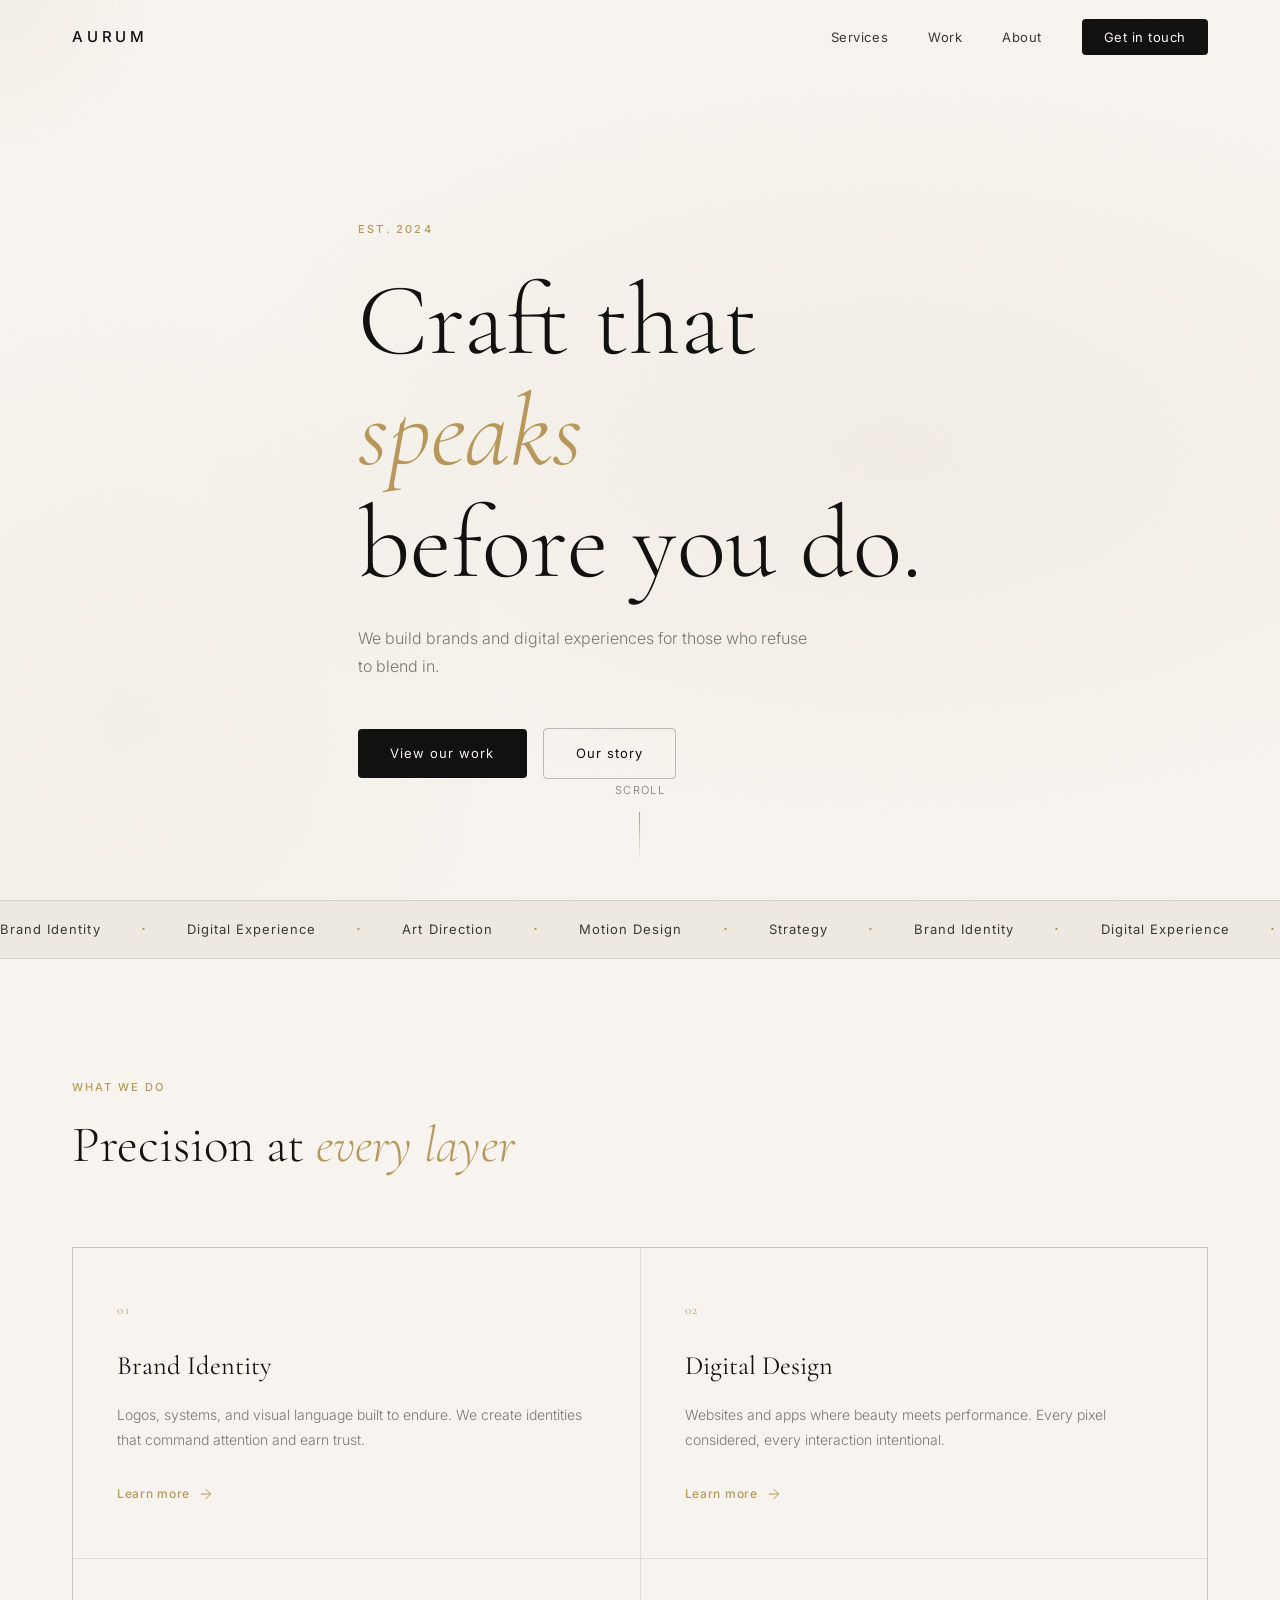
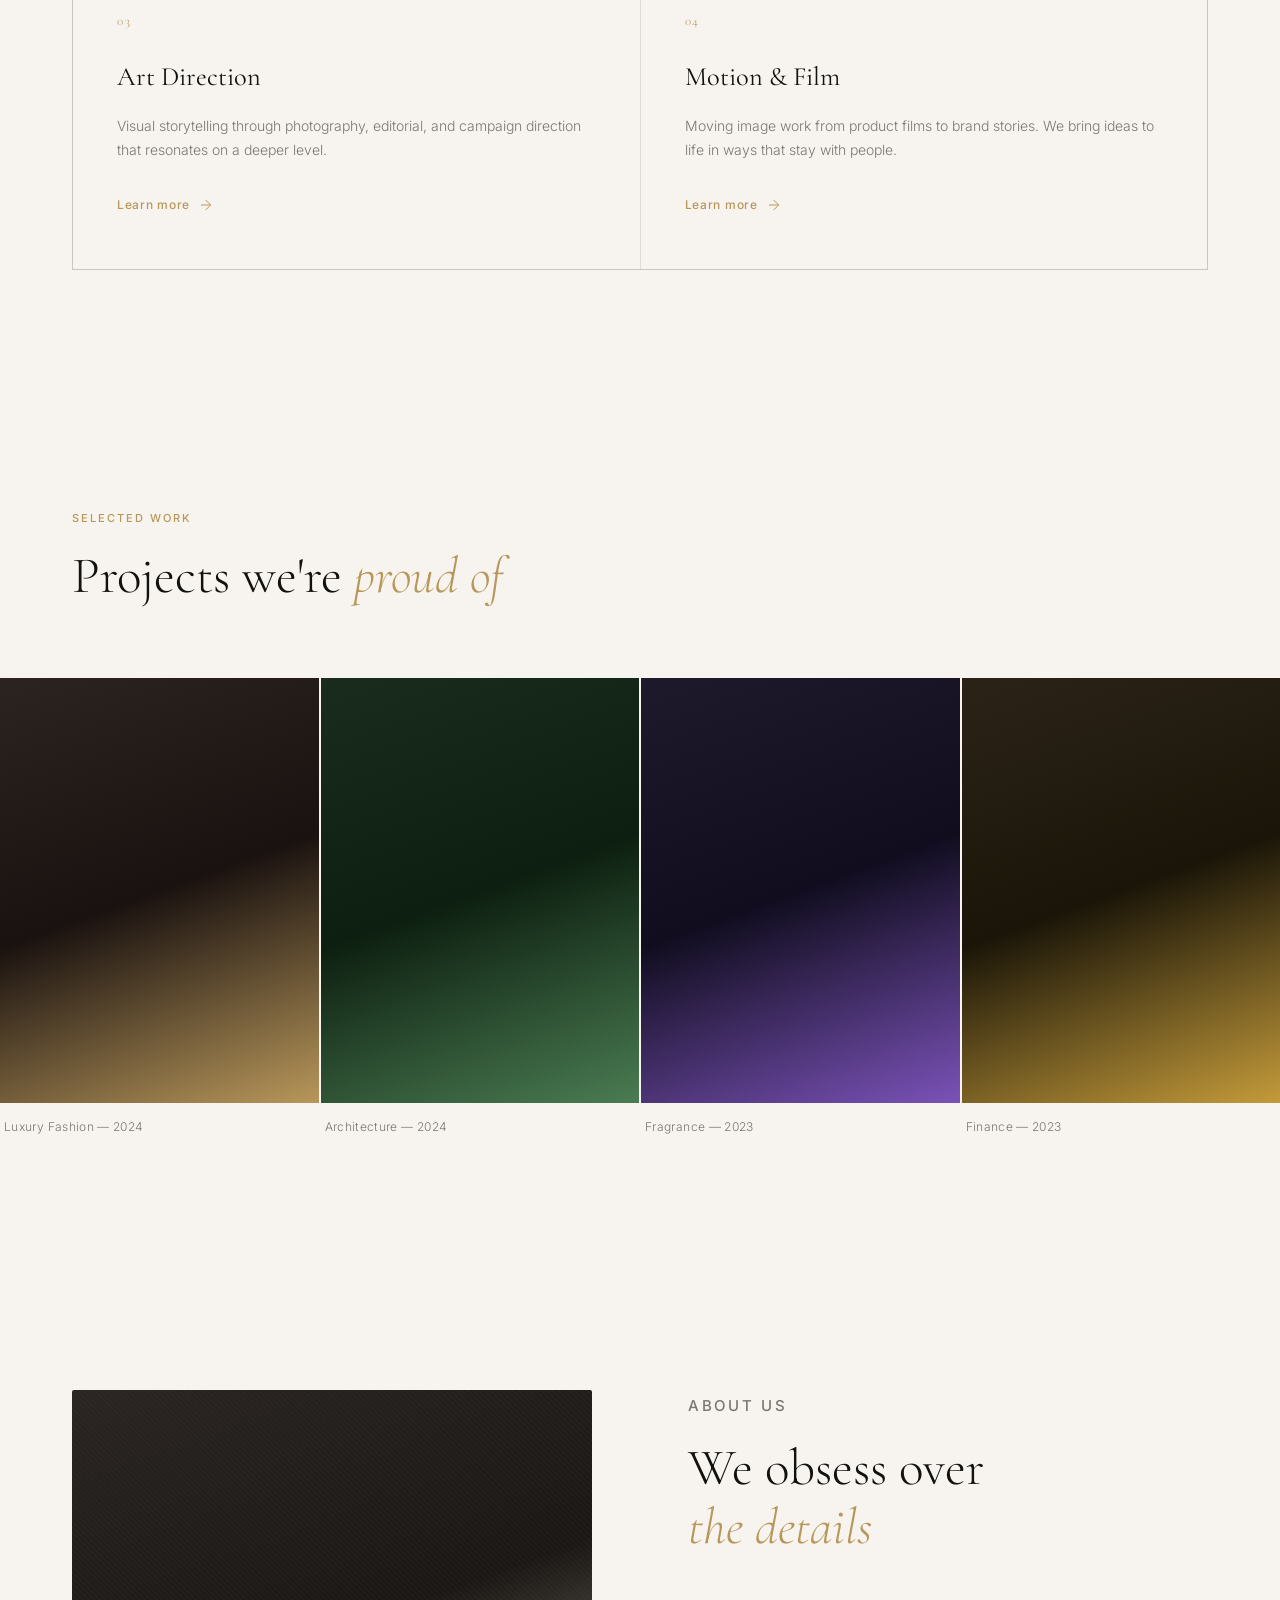
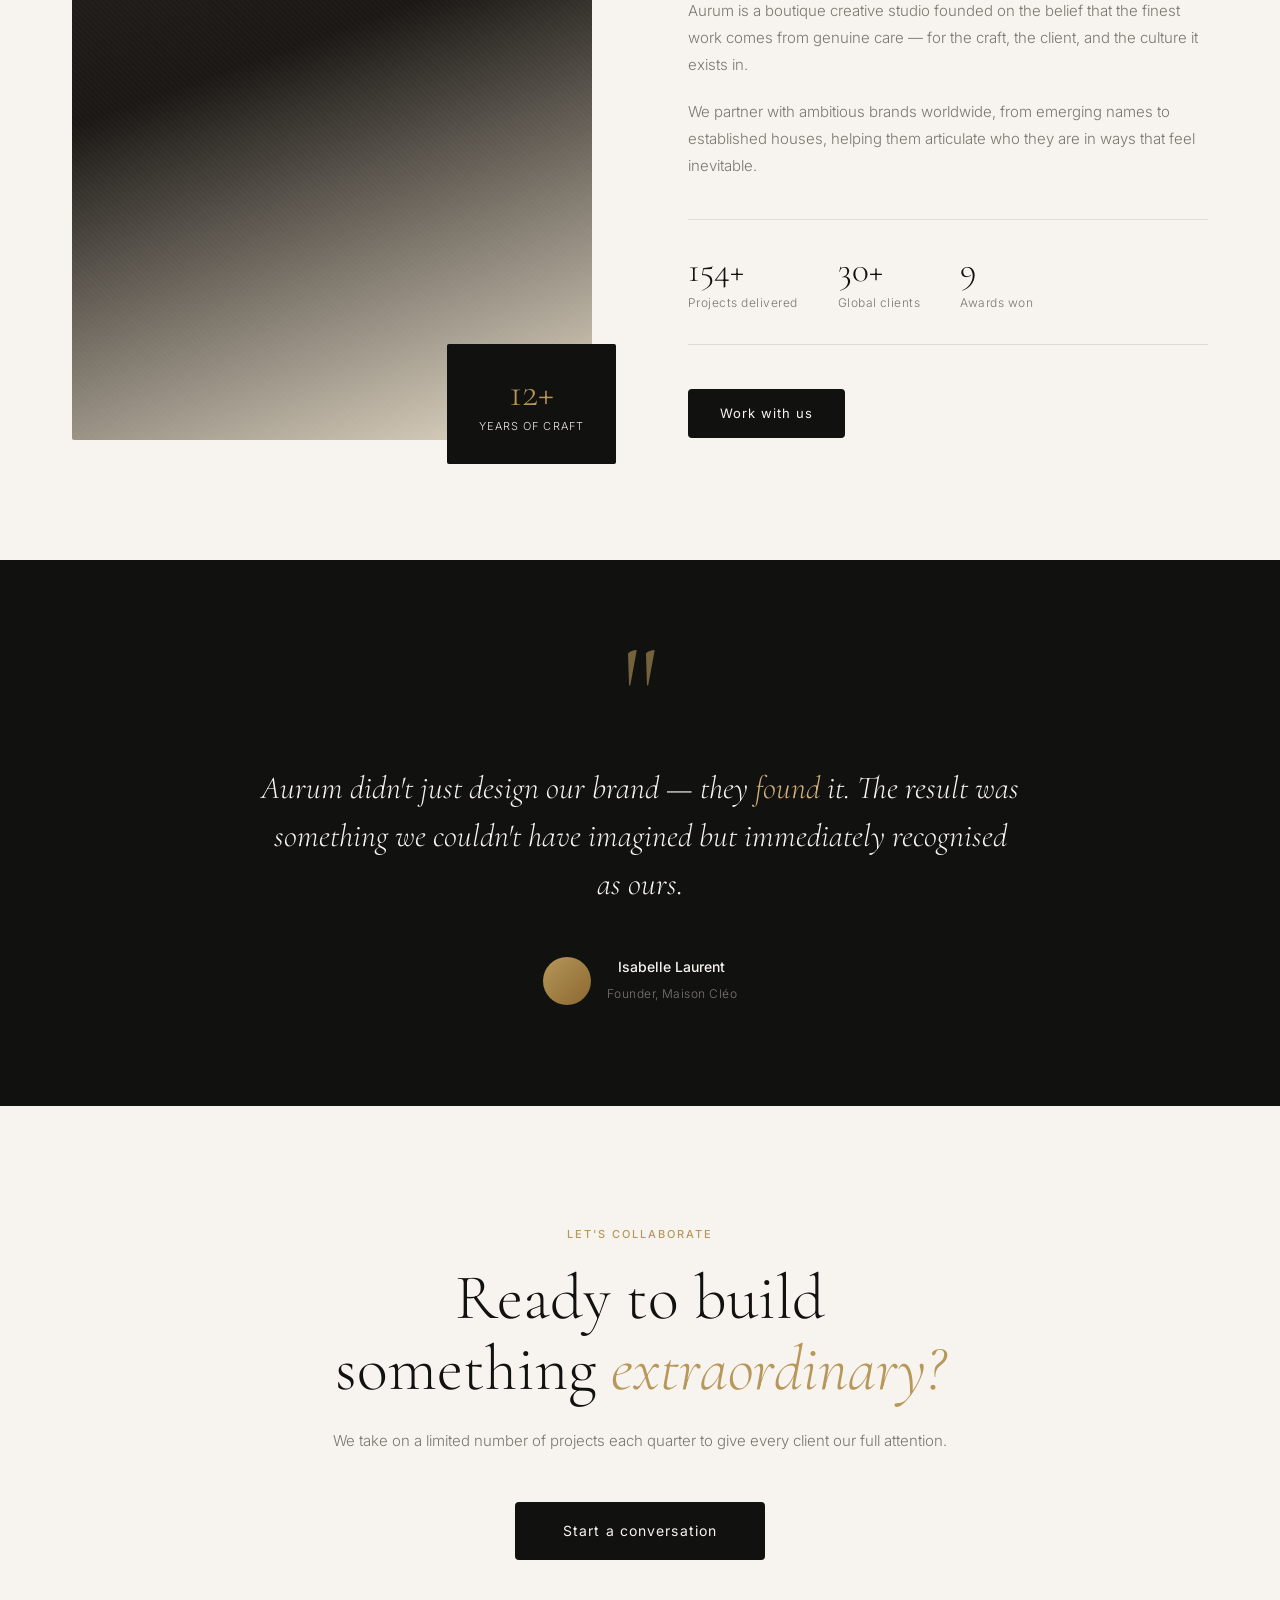
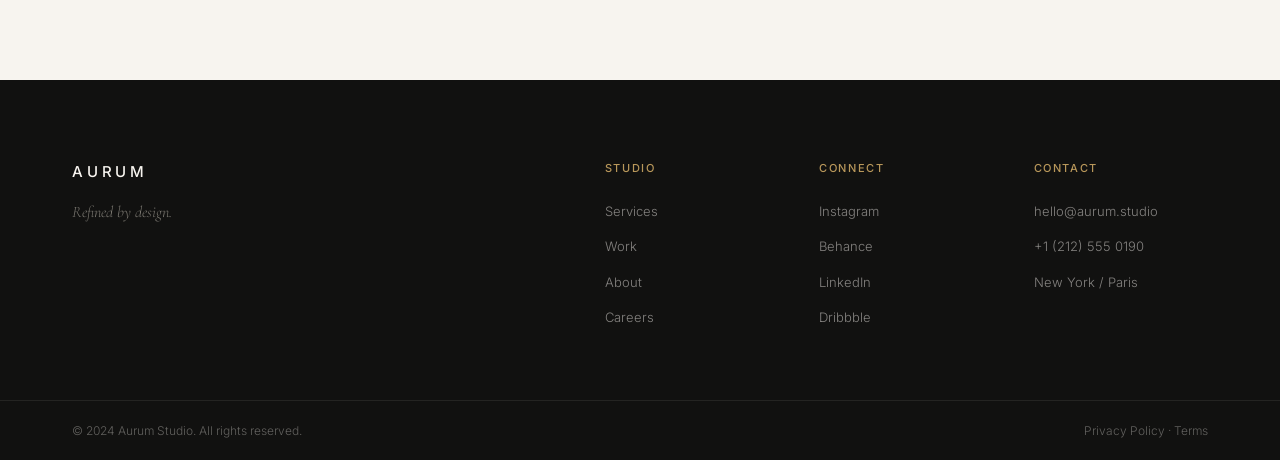
==== index.html @ c5b3f9a1 "first commit" ====
<!DOCTYPE html>
<html lang="en">
<head>
  <meta charset="UTF-8" />
  <meta name="viewport" content="width=device-width, initial-scale=1.0" />
  <title>Aurum — Refined by Design</title>
  <link rel="preconnect" href="https://fonts.googleapis.com" />
  <link rel="preconnect" href="https://fonts.gstatic.com" crossorigin />
  <link href="https://fonts.googleapis.com/css2?family=Cormorant+Garamond:ital,wght@0,300;0,400;0,500;1,300;1,400&family=Inter:wght@300;400;500&display=swap" rel="stylesheet" />
  <link rel="stylesheet" href="styles.css" />
</head>
<body>

  <!-- Navigation -->
  <nav class="nav" id="nav">
    <div class="nav-inner">
      <a href="#" class="logo">AURUM</a>
      <ul class="nav-links">
        <li><a href="#services">Services</a></li>
        <li><a href="#work">Work</a></li>
        <li><a href="#about">About</a></li>
        <li><a href="#contact" class="nav-cta">Get in touch</a></li>
      </ul>
      <button class="hamburger" id="hamburger" aria-label="Toggle menu">
        <span></span><span></span>
      </button>
    </div>
  </nav>

  <!-- Hero -->
  <section class="hero" id="hero">
    <div class="hero-bg">
      <div class="hero-grain"></div>
    </div>
    <div class="hero-content">
      <p class="hero-label reveal">Est. 2024</p>
      <h1 class="hero-title reveal">
        <span>Craft that</span>
        <em>speaks</em>
        <span>before you do.</span>
      </h1>
      <p class="hero-sub reveal">We build brands and digital experiences for those who refuse to blend in.</p>
      <div class="hero-actions reveal">
        <a href="#work" class="btn btn-primary">View our work</a>
        <a href="#about" class="btn btn-ghost">Our story</a>
      </div>
    </div>
    <div class="hero-scroll">
      <span>Scroll</span>
      <div class="scroll-line"></div>
    </div>
  </section>

  <!-- Marquee -->
  <div class="marquee-wrap">
    <div class="marquee-track">
      <span>Brand Identity</span><span class="dot">·</span>
      <span>Digital Experience</span><span class="dot">·</span>
      <span>Art Direction</span><span class="dot">·</span>
      <span>Motion Design</span><span class="dot">·</span>
      <span>Strategy</span><span class="dot">·</span>
      <span>Brand Identity</span><span class="dot">·</span>
      <span>Digital Experience</span><span class="dot">·</span>
      <span>Art Direction</span><span class="dot">·</span>
      <span>Motion Design</span><span class="dot">·</span>
      <span>Strategy</span><span class="dot">·</span>
    </div>
  </div>

  <!-- Services -->
  <section class="section services" id="services">
    <div class="container">
      <div class="section-header reveal">
        <p class="section-label">What we do</p>
        <h2 class="section-title">Precision at <em>every layer</em></h2>
      </div>
      <div class="services-grid">
        <div class="service-card reveal">
          <div class="service-num">01</div>
          <h3>Brand Identity</h3>
          <p>Logos, systems, and visual language built to endure. We create identities that command attention and earn trust.</p>
          <a href="#" class="service-link">Learn more <svg viewBox="0 0 24 24"><path d="M5 12h14M12 5l7 7-7 7"/></svg></a>
        </div>
        <div class="service-card reveal">
          <div class="service-num">02</div>
          <h3>Digital Design</h3>
          <p>Websites and apps where beauty meets performance. Every pixel considered, every interaction intentional.</p>
          <a href="#" class="service-link">Learn more <svg viewBox="0 0 24 24"><path d="M5 12h14M12 5l7 7-7 7"/></svg></a>
        </div>
        <div class="service-card reveal">
          <div class="service-num">03</div>
          <h3>Art Direction</h3>
          <p>Visual storytelling through photography, editorial, and campaign direction that resonates on a deeper level.</p>
          <a href="#" class="service-link">Learn more <svg viewBox="0 0 24 24"><path d="M5 12h14M12 5l7 7-7 7"/></svg></a>
        </div>
        <div class="service-card reveal">
          <div class="service-num">04</div>
          <h3>Motion & Film</h3>
          <p>Moving image work from product films to brand stories. We bring ideas to life in ways that stay with people.</p>
          <a href="#" class="service-link">Learn more <svg viewBox="0 0 24 24"><path d="M5 12h14M12 5l7 7-7 7"/></svg></a>
        </div>
      </div>
    </div>
  </section>

  <!-- Work / Portfolio -->
  <section class="section work" id="work">
    <div class="container">
      <div class="section-header reveal">
        <p class="section-label">Selected work</p>
        <h2 class="section-title">Projects we're <em>proud of</em></h2>
      </div>
    </div>
    <div class="work-grid">
      <div class="work-item reveal" style="--delay:0s">
        <div class="work-img work-img--1">
          <div class="work-overlay">
            <span class="work-tag">Brand Identity</span>
            <h3>Maison Cléo</h3>
          </div>
        </div>
        <div class="work-meta">
          <span>Luxury Fashion — 2024</span>
        </div>
      </div>
      <div class="work-item reveal" style="--delay:0.1s">
        <div class="work-img work-img--2">
          <div class="work-overlay">
            <span class="work-tag">Digital</span>
            <h3>Verte Studio</h3>
          </div>
        </div>
        <div class="work-meta">
          <span>Architecture — 2024</span>
        </div>
      </div>
      <div class="work-item reveal" style="--delay:0.2s">
        <div class="work-img work-img--3">
          <div class="work-overlay">
            <span class="work-tag">Art Direction</span>
            <h3>Nocturne</h3>
          </div>
        </div>
        <div class="work-meta">
          <span>Fragrance — 2023</span>
        </div>
      </div>
      <div class="work-item reveal" style="--delay:0.3s">
        <div class="work-img work-img--4">
          <div class="work-overlay">
            <span class="work-tag">Motion</span>
            <h3>Parallax</h3>
          </div>
        </div>
        <div class="work-meta">
          <span>Finance — 2023</span>
        </div>
      </div>
    </div>
  </section>

  <!-- About -->
  <section class="section about" id="about">
    <div class="container about-inner">
      <div class="about-visual reveal">
        <div class="about-img-wrap">
          <div class="about-img"></div>
          <div class="about-badge">
            <span class="badge-num">12+</span>
            <span class="badge-text">Years of craft</span>
          </div>
        </div>
      </div>
      <div class="about-text reveal">
        <p class="section-label">About us</p>
        <h2 class="section-title">We obsess over<br /><em>the details</em></h2>
        <p>Aurum is a boutique creative studio founded on the belief that the finest work comes from genuine care — for the craft, the client, and the culture it exists in.</p>
        <p>We partner with ambitious brands worldwide, from emerging names to established houses, helping them articulate who they are in ways that feel inevitable.</p>
        <div class="stats">
          <div class="stat">
            <span class="stat-num">200+</span>
            <span class="stat-label">Projects delivered</span>
          </div>
          <div class="stat">
            <span class="stat-num">40+</span>
            <span class="stat-label">Global clients</span>
          </div>
          <div class="stat">
            <span class="stat-num">12</span>
            <span class="stat-label">Awards won</span>
          </div>
        </div>
        <a href="#contact" class="btn btn-primary">Work with us</a>
      </div>
    </div>
  </section>

  <!-- Testimonial -->
  <section class="section testimonial">
    <div class="container">
      <div class="testimonial-inner reveal">
        <div class="quote-mark">"</div>
        <blockquote>
          Aurum didn't just design our brand — they <em>found</em> it. The result was something we couldn't have imagined but immediately recognised as ours.
        </blockquote>
        <div class="testimonial-author">
          <div class="author-avatar"></div>
          <div>
            <strong>Isabelle Laurent</strong>
            <span>Founder, Maison Cléo</span>
          </div>
        </div>
      </div>
    </div>
  </section>

  <!-- CTA -->
  <section class="section cta" id="contact">
    <div class="container">
      <div class="cta-inner reveal">
        <p class="section-label">Let's collaborate</p>
        <h2 class="cta-title">Ready to build<br />something <em>extraordinary?</em></h2>
        <p class="cta-sub">We take on a limited number of projects each quarter to give every client our full attention.</p>
        <a href="mailto:hello@aurum.studio" class="btn btn-primary btn-large">Start a conversation</a>
      </div>
    </div>
  </section>

  <!-- Footer -->
  <footer class="footer">
    <div class="container footer-inner">
      <div class="footer-brand">
        <span class="logo">AURUM</span>
        <p>Refined by design.</p>
      </div>
      <div class="footer-links">
        <div>
          <h4>Studio</h4>
          <ul>
            <li><a href="#">Services</a></li>
            <li><a href="#">Work</a></li>
            <li><a href="#">About</a></li>
            <li><a href="#">Careers</a></li>
          </ul>
        </div>
        <div>
          <h4>Connect</h4>
          <ul>
            <li><a href="#">Instagram</a></li>
            <li><a href="#">Behance</a></li>
            <li><a href="#">LinkedIn</a></li>
            <li><a href="#">Dribbble</a></li>
          </ul>
        </div>
        <div>
          <h4>Contact</h4>
          <ul>
            <li><a href="#">hello@aurum.studio</a></li>
            <li><a href="#">+1 (212) 555 0190</a></li>
            <li><a href="#">New York / Paris</a></li>
          </ul>
        </div>
      </div>
    </div>
    <div class="footer-bottom">
      <div class="container">
        <span>© 2024 Aurum Studio. All rights reserved.</span>
        <span>Privacy Policy · Terms</span>
      </div>
    </div>
  </footer>

  <script src="script.js"></script>
</body>
</html>
---- styles.css ----
/* ===== Reset & Base ===== */
*, *::before, *::after {
  box-sizing: border-box;
  margin: 0;
  padding: 0;
}

:root {
  --cream: #f7f4ef;
  --cream-dark: #ede9e1;
  --ink: #111110;
  --ink-mid: #3a3935;
  --ink-light: #7a7770;
  --gold: #b8975a;
  --gold-light: #d4b07a;
  --white: #ffffff;
  --font-serif: 'Cormorant Garamond', Georgia, serif;
  --font-sans: 'Inter', system-ui, sans-serif;
  --radius: 4px;
  --transition: 0.4s cubic-bezier(0.25, 0.46, 0.45, 0.94);
}

html {
  scroll-behavior: smooth;
  font-size: 16px;
}

body {
  background-color: var(--cream);
  color: var(--ink);
  font-family: var(--font-sans);
  font-weight: 300;
  line-height: 1.6;
  overflow-x: hidden;
  -webkit-font-smoothing: antialiased;
}

a {
  text-decoration: none;
  color: inherit;
}

ul { list-style: none; }

img { max-width: 100%; display: block; }

/* ===== Utilities ===== */
.container {
  width: 100%;
  max-width: 1200px;
  margin: 0 auto;
  padding: 0 32px;
}

.section {
  padding: 120px 0;
}

.section-label {
  font-family: var(--font-sans);
  font-size: 11px;
  font-weight: 500;
  letter-spacing: 0.18em;
  text-transform: uppercase;
  color: var(--gold);
  margin-bottom: 20px;
}

.section-title {
  font-family: var(--font-serif);
  font-size: clamp(2.2rem, 4vw, 3.5rem);
  font-weight: 300;
  line-height: 1.15;
  color: var(--ink);
  margin-bottom: 40px;
}

.section-title em {
  font-style: italic;
  color: var(--gold);
}

.section-header {
  max-width: 560px;
  margin-bottom: 72px;
}

/* ===== Buttons ===== */
.btn {
  display: inline-flex;
  align-items: center;
  gap: 8px;
  padding: 14px 32px;
  font-family: var(--font-sans);
  font-size: 13px;
  font-weight: 400;
  letter-spacing: 0.08em;
  border-radius: var(--radius);
  transition: var(--transition);
  cursor: pointer;
  border: none;
}

.btn-primary {
  background: var(--ink);
  color: var(--cream);
}

.btn-primary:hover {
  background: var(--gold);
  color: var(--white);
  transform: translateY(-1px);
}

.btn-ghost {
  background: transparent;
  color: var(--ink);
  border: 1px solid rgba(17, 17, 16, 0.25);
}

.btn-ghost:hover {
  border-color: var(--gold);
  color: var(--gold);
}

.btn-large {
  padding: 18px 48px;
  font-size: 14px;
}

/* ===== Navigation ===== */
.nav {
  position: fixed;
  top: 0;
  left: 0;
  right: 0;
  z-index: 100;
  padding: 24px 0;
  transition: var(--transition);
}

.nav.scrolled {
  background: rgba(247, 244, 239, 0.92);
  backdrop-filter: blur(12px);
  -webkit-backdrop-filter: blur(12px);
  padding: 16px 0;
  border-bottom: 1px solid rgba(17, 17, 16, 0.08);
}

.nav-inner {
  max-width: 1200px;
  margin: 0 auto;
  padding: 0 32px;
  display: flex;
  align-items: center;
  justify-content: space-between;
}

.logo {
  font-family: var(--font-sans);
  font-size: 15px;
  font-weight: 500;
  letter-spacing: 0.25em;
  color: var(--ink);
}

.nav-links {
  display: flex;
  align-items: center;
  gap: 40px;
}

.nav-links a {
  font-size: 13px;
  font-weight: 400;
  letter-spacing: 0.04em;
  color: var(--ink-mid);
  transition: color 0.2s;
}

.nav-links a:hover { color: var(--gold); }

.nav-cta {
  background: var(--ink) !important;
  color: var(--cream) !important;
  padding: 10px 22px;
  border-radius: var(--radius);
  transition: background 0.3s !important;
}

.nav-cta:hover {
  background: var(--gold) !important;
  color: var(--white) !important;
}

.hamburger {
  display: none;
  flex-direction: column;
  gap: 5px;
  background: none;
  border: none;
  cursor: pointer;
  padding: 4px;
}

.hamburger span {
  display: block;
  width: 24px;
  height: 1.5px;
  background: var(--ink);
  transition: var(--transition);
}

/* ===== Hero ===== */
.hero {
  position: relative;
  min-height: 100vh;
  display: flex;
  align-items: center;
  overflow: hidden;
  background: var(--cream);
}

.hero-bg {
  position: absolute;
  inset: 0;
  background: radial-gradient(ellipse 80% 60% at 70% 50%, rgba(184, 151, 90, 0.08) 0%, transparent 70%),
              radial-gradient(ellipse 50% 80% at 10% 80%, rgba(184, 151, 90, 0.05) 0%, transparent 60%);
}

.hero-grain {
  position: absolute;
  inset: 0;
  opacity: 0.025;
  background-image: url("data:image/svg+xml,%3Csvg viewBox='0 0 256 256' xmlns='http://www.w3.org/2000/svg'%3E%3Cfilter id='noise'%3E%3CfeTurbulence type='fractalNoise' baseFrequency='0.9' numOctaves='4' stitchTiles='stitch'/%3E%3C/filter%3E%3Crect width='100%25' height='100%25' filter='url(%23noise)'/%3E%3C/svg%3E");
  background-size: 200px 200px;
}

.hero-content {
  position: relative;
  z-index: 1;
  max-width: 1200px;
  margin: 0 auto;
  padding: 0 32px;
  padding-top: 100px;
}

.hero-label {
  font-size: 11px;
  font-weight: 500;
  letter-spacing: 0.2em;
  text-transform: uppercase;
  color: var(--gold);
  margin-bottom: 28px;
}

.hero-title {
  font-family: var(--font-serif);
  font-size: clamp(3.5rem, 8vw, 7rem);
  font-weight: 300;
  line-height: 1.05;
  color: var(--ink);
  margin-bottom: 28px;
  display: flex;
  flex-direction: column;
  gap: 4px;
}

.hero-title em {
  font-style: italic;
  color: var(--gold);
  font-weight: 300;
}

.hero-sub {
  font-size: 16px;
  font-weight: 300;
  color: var(--ink-light);
  max-width: 460px;
  margin-bottom: 48px;
  line-height: 1.7;
}

.hero-actions {
  display: flex;
  align-items: center;
  gap: 16px;
  flex-wrap: wrap;
}

.hero-scroll {
  position: absolute;
  bottom: 40px;
  left: 50%;
  transform: translateX(-50%);
  display: flex;
  flex-direction: column;
  align-items: center;
  gap: 12px;
  color: var(--ink-light);
  font-size: 11px;
  letter-spacing: 0.12em;
  text-transform: uppercase;
}

.scroll-line {
  width: 1px;
  height: 48px;
  background: linear-gradient(to bottom, var(--gold), transparent);
  animation: scrollPulse 2s ease-in-out infinite;
}

@keyframes scrollPulse {
  0%, 100% { opacity: 0.4; transform: scaleY(1); }
  50% { opacity: 1; transform: scaleY(1.1); }
}

/* ===== Marquee ===== */
.marquee-wrap {
  overflow: hidden;
  border-top: 1px solid rgba(17, 17, 16, 0.1);
  border-bottom: 1px solid rgba(17, 17, 16, 0.1);
  padding: 18px 0;
  background: var(--cream-dark);
}

.marquee-track {
  display: flex;
  align-items: center;
  gap: 40px;
  width: max-content;
  animation: marquee 28s linear infinite;
  font-size: 13px;
  font-weight: 400;
  letter-spacing: 0.08em;
  color: var(--ink-mid);
}

.dot {
  color: var(--gold);
  font-size: 18px;
  line-height: 1;
}

@keyframes marquee {
  from { transform: translateX(0); }
  to { transform: translateX(-50%); }
}

/* ===== Services ===== */
.services {
  background: var(--cream);
}

.services-grid {
  display: grid;
  grid-template-columns: repeat(2, 1fr);
  gap: 1px;
  background: rgba(17, 17, 16, 0.1);
  border: 1px solid rgba(17, 17, 16, 0.1);
}

.service-card {
  background: var(--cream);
  padding: 52px 44px;
  transition: background var(--transition);
  cursor: default;
}

.service-card:hover {
  background: var(--white);
}

.service-num {
  font-family: var(--font-serif);
  font-size: 13px;
  color: var(--gold);
  letter-spacing: 0.12em;
  margin-bottom: 24px;
}

.service-card h3 {
  font-family: var(--font-serif);
  font-size: 1.65rem;
  font-weight: 400;
  margin-bottom: 16px;
  color: var(--ink);
}

.service-card p {
  font-size: 14px;
  line-height: 1.75;
  color: var(--ink-light);
  margin-bottom: 28px;
}

.service-link {
  display: inline-flex;
  align-items: center;
  gap: 8px;
  font-size: 12px;
  font-weight: 500;
  letter-spacing: 0.06em;
  color: var(--gold);
  transition: gap 0.2s;
}

.service-link:hover { gap: 12px; }

.service-link svg {
  width: 16px;
  height: 16px;
  stroke: currentColor;
  stroke-width: 1.5;
  fill: none;
  stroke-linecap: round;
  stroke-linejoin: round;
}

/* ===== Work ===== */
.work {
  background: var(--cream);
}

.work .container { margin-bottom: 0; }

.work-grid {
  display: grid;
  grid-template-columns: repeat(4, 1fr);
  gap: 2px;
  margin-top: 8px;
}

.work-item {
  cursor: pointer;
  animation-delay: var(--delay);
}

.work-img {
  aspect-ratio: 3/4;
  position: relative;
  overflow: hidden;
}

.work-img--1 { background: linear-gradient(160deg, #2c2420 0%, #1a1210 50%, #b8975a 100%); }
.work-img--2 { background: linear-gradient(160deg, #1a2c1e 0%, #0d1f10 50%, #4a7c52 100%); }
.work-img--3 { background: linear-gradient(160deg, #1e1a2c 0%, #110d1f 50%, #7a52b8 100%); }
.work-img--4 { background: linear-gradient(160deg, #2c2318 0%, #1a1508 50%, #c49b3a 100%); }

.work-overlay {
  position: absolute;
  inset: 0;
  padding: 28px 24px;
  display: flex;
  flex-direction: column;
  justify-content: flex-end;
  background: linear-gradient(to top, rgba(0,0,0,0.7) 0%, transparent 60%);
  opacity: 0;
  transition: opacity var(--transition);
}

.work-item:hover .work-overlay { opacity: 1; }

.work-item:hover .work-img {
  transform: scale(1.02);
  transition: transform 0.6s cubic-bezier(0.25, 0.46, 0.45, 0.94);
}

.work-tag {
  font-size: 11px;
  letter-spacing: 0.15em;
  text-transform: uppercase;
  color: var(--gold-light);
  margin-bottom: 8px;
}

.work-overlay h3 {
  font-family: var(--font-serif);
  font-size: 1.4rem;
  font-weight: 300;
  color: var(--white);
}

.work-meta {
  padding: 14px 4px;
  font-size: 12px;
  color: var(--ink-light);
  letter-spacing: 0.03em;
}

/* ===== About ===== */
.about {
  background: var(--cream);
}

.about-inner {
  display: grid;
  grid-template-columns: 1fr 1fr;
  gap: 96px;
  align-items: center;
}

.about-img-wrap {
  position: relative;
}

.about-img {
  aspect-ratio: 4/5;
  background: linear-gradient(160deg, #2a2522 0%, #1a1714 40%, #b8975a40 100%);
  border-radius: 2px;
  position: relative;
  overflow: hidden;
}

.about-img::after {
  content: '';
  position: absolute;
  inset: 0;
  background: repeating-linear-gradient(
    45deg,
    transparent,
    transparent 2px,
    rgba(255,255,255,0.015) 2px,
    rgba(255,255,255,0.015) 4px
  );
}

.about-badge {
  position: absolute;
  bottom: -24px;
  right: -24px;
  background: var(--ink);
  color: var(--cream);
  padding: 28px 32px;
  border-radius: 2px;
  text-align: center;
}

.badge-num {
  display: block;
  font-family: var(--font-serif);
  font-size: 2.5rem;
  font-weight: 300;
  line-height: 1;
  color: var(--gold);
}

.badge-text {
  display: block;
  font-size: 11px;
  letter-spacing: 0.1em;
  text-transform: uppercase;
  color: var(--cream-dark);
  margin-top: 6px;
}

.about-text p {
  font-size: 15px;
  line-height: 1.8;
  color: var(--ink-light);
  margin-bottom: 20px;
}

.stats {
  display: flex;
  gap: 40px;
  margin: 40px 0 44px;
  padding: 32px 0;
  border-top: 1px solid rgba(17, 17, 16, 0.1);
  border-bottom: 1px solid rgba(17, 17, 16, 0.1);
}

.stat-num {
  display: block;
  font-family: var(--font-serif);
  font-size: 2.2rem;
  font-weight: 300;
  color: var(--ink);
  line-height: 1;
  margin-bottom: 6px;
}

.stat-label {
  display: block;
  font-size: 12px;
  color: var(--ink-light);
  letter-spacing: 0.04em;
}

/* ===== Testimonial ===== */
.testimonial {
  background: var(--ink);
  padding: 100px 0;
}

.testimonial-inner {
  max-width: 760px;
  margin: 0 auto;
  text-align: center;
}

.quote-mark {
  font-family: var(--font-serif);
  font-size: 8rem;
  color: var(--gold);
  line-height: 0.5;
  margin-bottom: 40px;
  opacity: 0.6;
}

blockquote {
  font-family: var(--font-serif);
  font-size: clamp(1.4rem, 2.5vw, 2rem);
  font-weight: 300;
  line-height: 1.5;
  color: var(--cream);
  font-style: italic;
  margin-bottom: 48px;
}

blockquote em {
  color: var(--gold-light);
  font-style: italic;
}

.testimonial-author {
  display: flex;
  align-items: center;
  justify-content: center;
  gap: 16px;
}

.author-avatar {
  width: 48px;
  height: 48px;
  border-radius: 50%;
  background: linear-gradient(135deg, var(--gold) 0%, #8a6830 100%);
  flex-shrink: 0;
}

.testimonial-author strong {
  display: block;
  font-size: 14px;
  font-weight: 500;
  color: var(--cream);
  margin-bottom: 2px;
  font-style: normal;
}

.testimonial-author span {
  font-size: 12px;
  color: var(--ink-light);
  letter-spacing: 0.04em;
}

/* ===== CTA ===== */
.cta {
  background: var(--cream);
  text-align: center;
}

.cta-inner {
  max-width: 640px;
  margin: 0 auto;
}

.cta-title {
  font-family: var(--font-serif);
  font-size: clamp(2.5rem, 5vw, 4rem);
  font-weight: 300;
  line-height: 1.1;
  color: var(--ink);
  margin-bottom: 24px;
}

.cta-title em {
  font-style: italic;
  color: var(--gold);
}

.cta-sub {
  font-size: 15px;
  color: var(--ink-light);
  margin-bottom: 48px;
  line-height: 1.7;
}

/* ===== Footer ===== */
.footer {
  background: var(--ink);
  color: var(--cream);
}

.footer-inner {
  display: grid;
  grid-template-columns: 1.5fr 2fr;
  gap: 80px;
  padding-top: 80px;
  padding-bottom: 60px;
}

.footer-brand .logo {
  color: var(--cream);
  display: block;
  margin-bottom: 16px;
}

.footer-brand p {
  font-family: var(--font-serif);
  font-size: 1rem;
  font-style: italic;
  color: var(--ink-light);
}

.footer-links {
  display: grid;
  grid-template-columns: repeat(3, 1fr);
  gap: 40px;
}

.footer-links h4 {
  font-size: 11px;
  font-weight: 500;
  letter-spacing: 0.15em;
  text-transform: uppercase;
  color: var(--gold);
  margin-bottom: 20px;
}

.footer-links li {
  margin-bottom: 10px;
}

.footer-links a {
  font-size: 13px;
  color: rgba(247, 244, 239, 0.5);
  transition: color 0.2s;
}

.footer-links a:hover { color: var(--cream); }

.footer-bottom {
  border-top: 1px solid rgba(247, 244, 239, 0.08);
  padding: 20px 0;
}

.footer-bottom .container {
  display: flex;
  justify-content: space-between;
  align-items: center;
}

.footer-bottom span {
  font-size: 12px;
  color: rgba(247, 244, 239, 0.35);
}

/* ===== Scroll Reveal ===== */
.reveal {
  opacity: 0;
  transform: translateY(32px);
  transition: opacity 0.7s cubic-bezier(0.25, 0.46, 0.45, 0.94),
              transform 0.7s cubic-bezier(0.25, 0.46, 0.45, 0.94);
  transition-delay: var(--delay, 0s);
}

.reveal.is-visible {
  opacity: 1;
  transform: translateY(0);
}

/* ===== Responsive ===== */
@media (max-width: 1024px) {
  .work-grid { grid-template-columns: repeat(2, 1fr); }
  .about-inner { grid-template-columns: 1fr; gap: 64px; }
  .about-img { aspect-ratio: 16/9; max-height: 400px; }
  .about-badge { bottom: -16px; right: 0; }
}

@media (max-width: 768px) {
  .section { padding: 80px 0; }
  .nav-links { display: none; }
  .hamburger { display: flex; }
  .services-grid { grid-template-columns: 1fr; }
  .work-grid { grid-template-columns: 1fr 1fr; }
  .footer-inner { grid-template-columns: 1fr; gap: 48px; }
  .footer-links { grid-template-columns: repeat(2, 1fr); }
  .stats { flex-wrap: wrap; gap: 24px; }
  .hero-title { font-size: clamp(2.8rem, 10vw, 4rem); }
  .about-badge { display: none; }
}

@media (max-width: 480px) {
  .container { padding: 0 20px; }
  .work-grid { grid-template-columns: 1fr; }
  .hero-actions { flex-direction: column; align-items: flex-start; }
  .footer-links { grid-template-columns: 1fr; }
  .testimonial-author { flex-direction: column; }
}
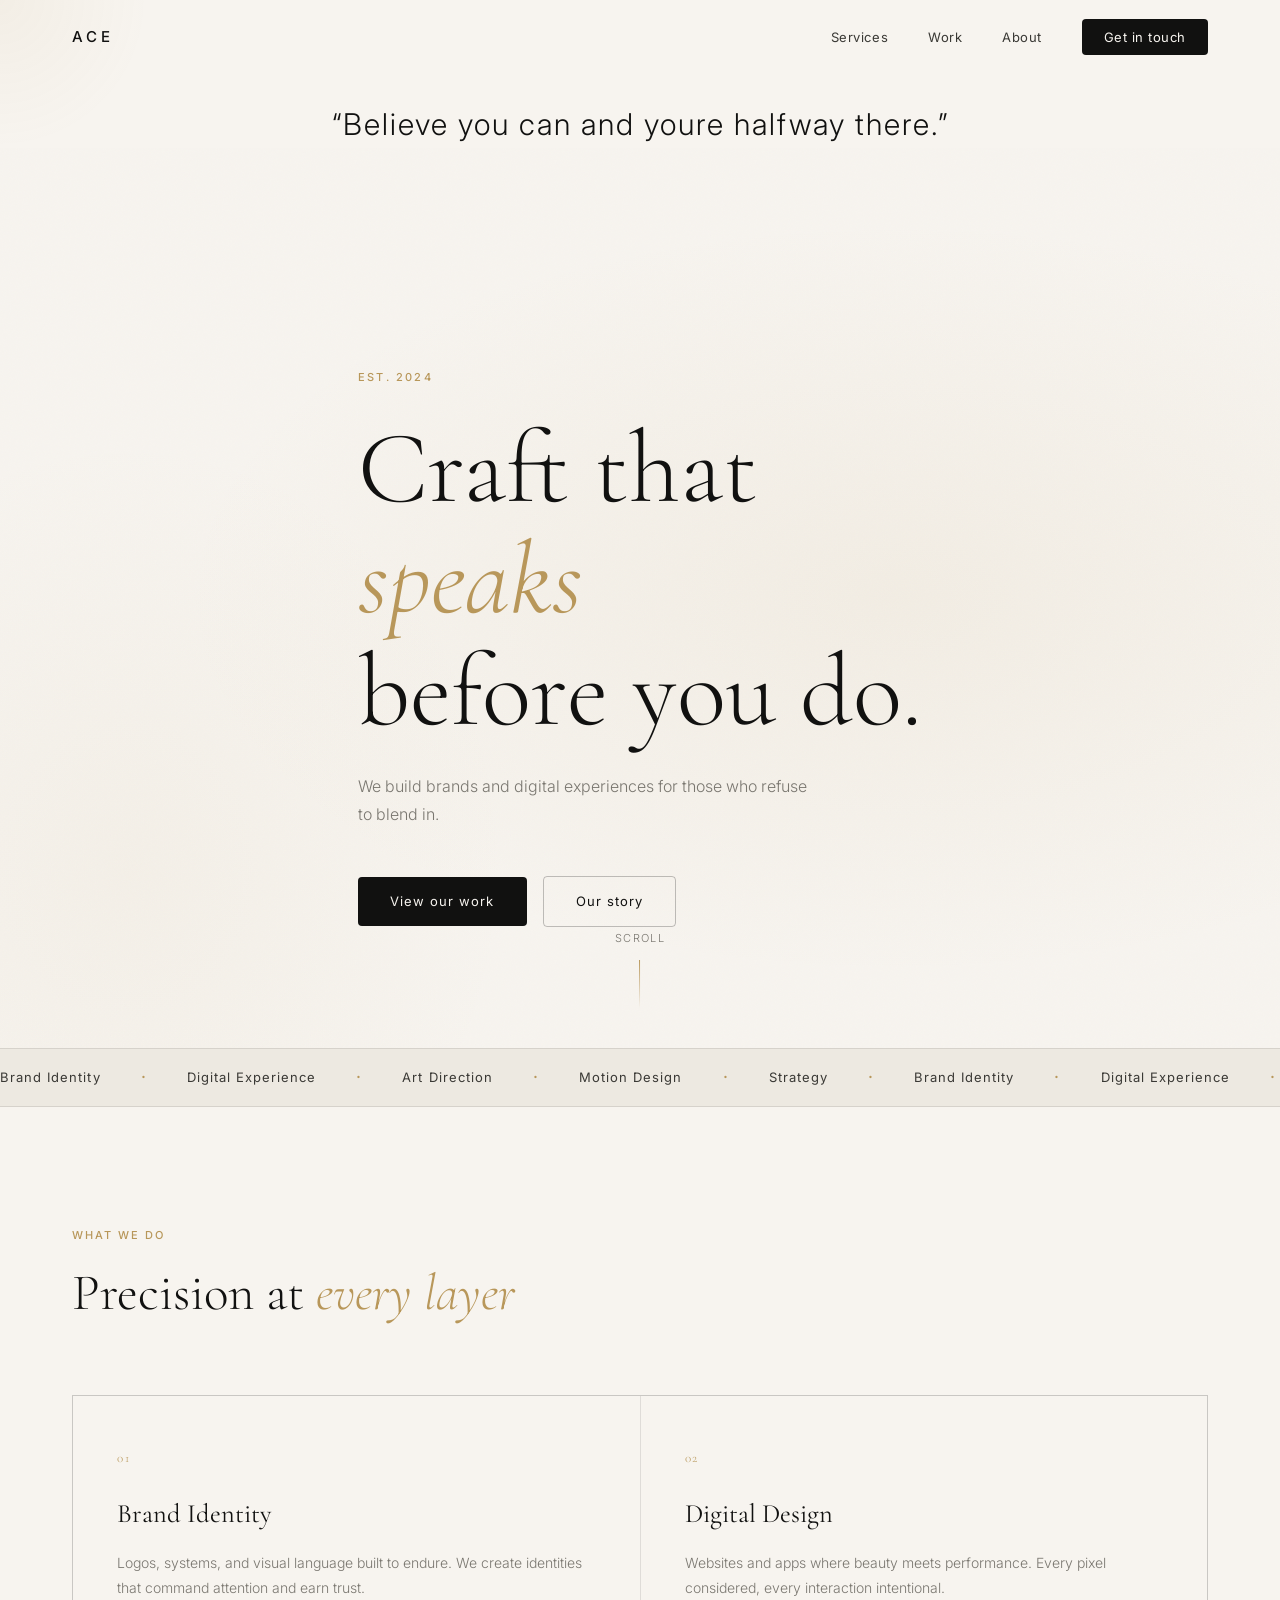
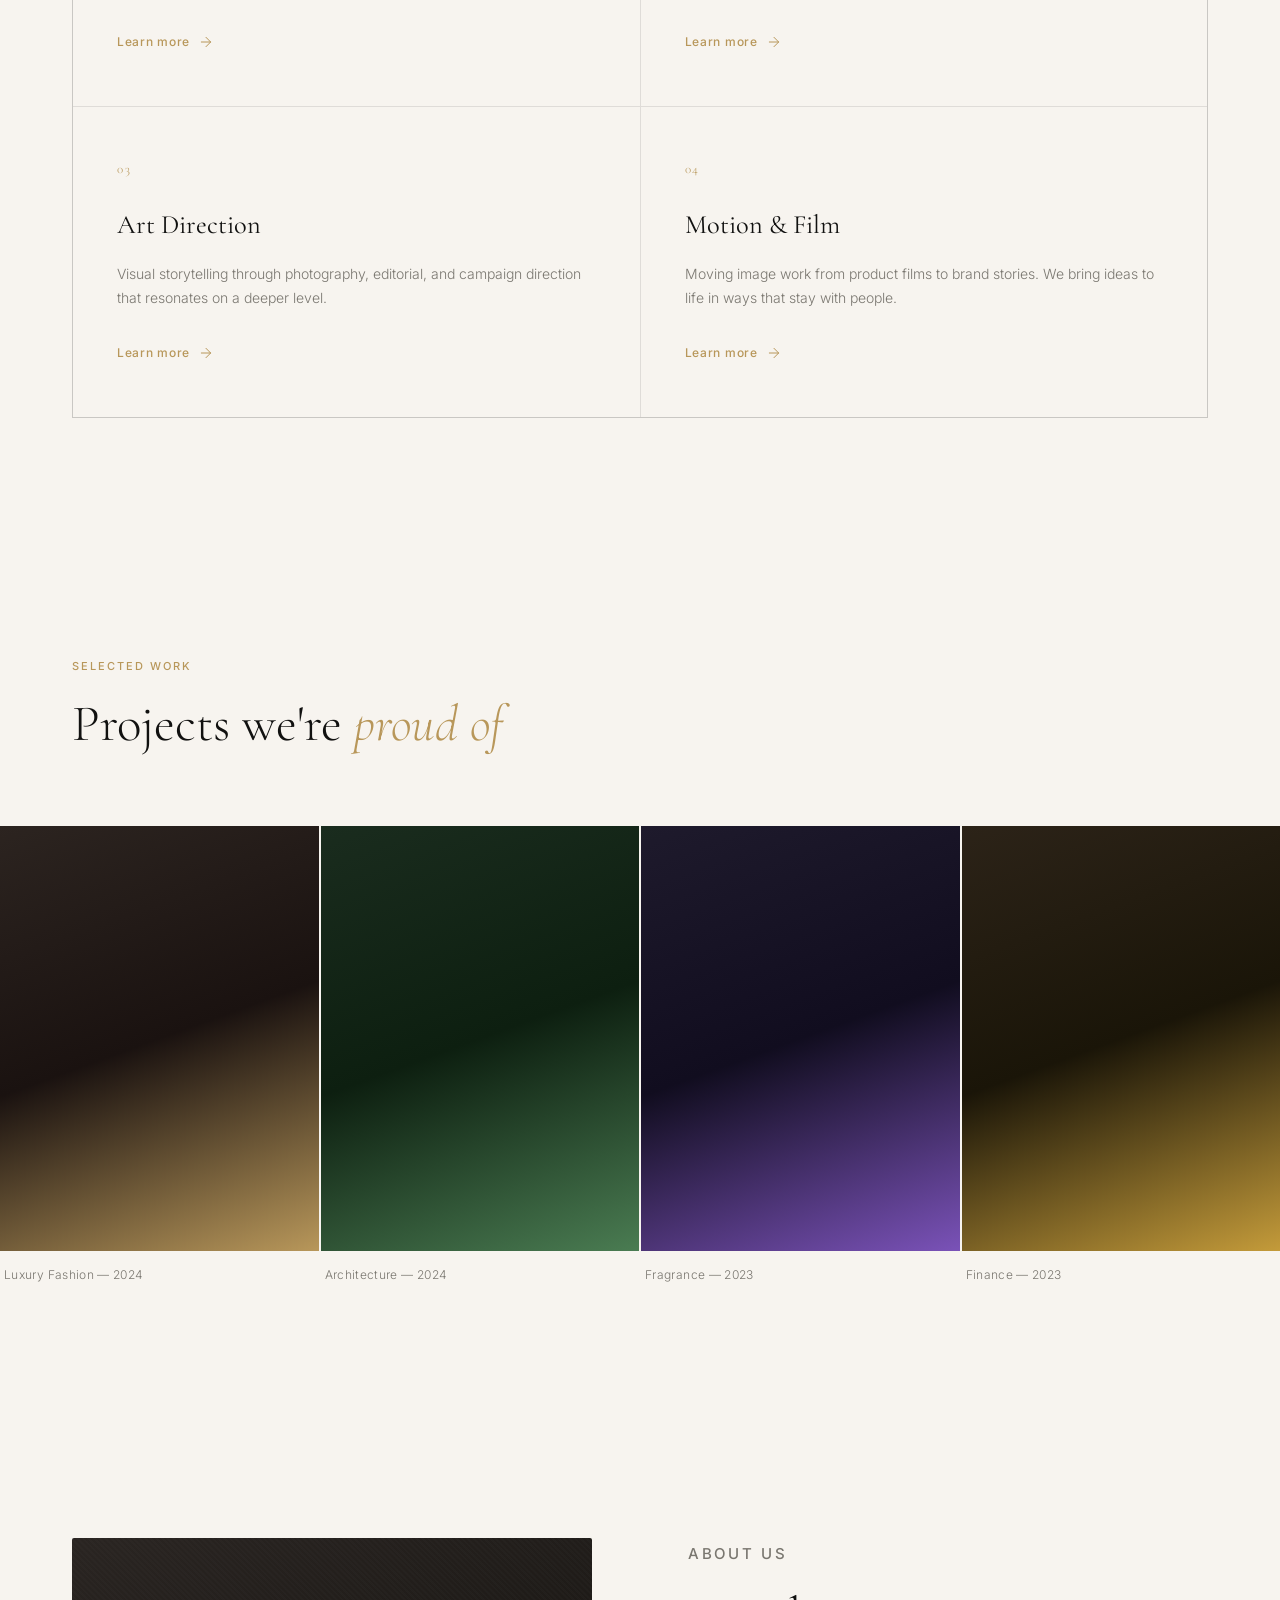
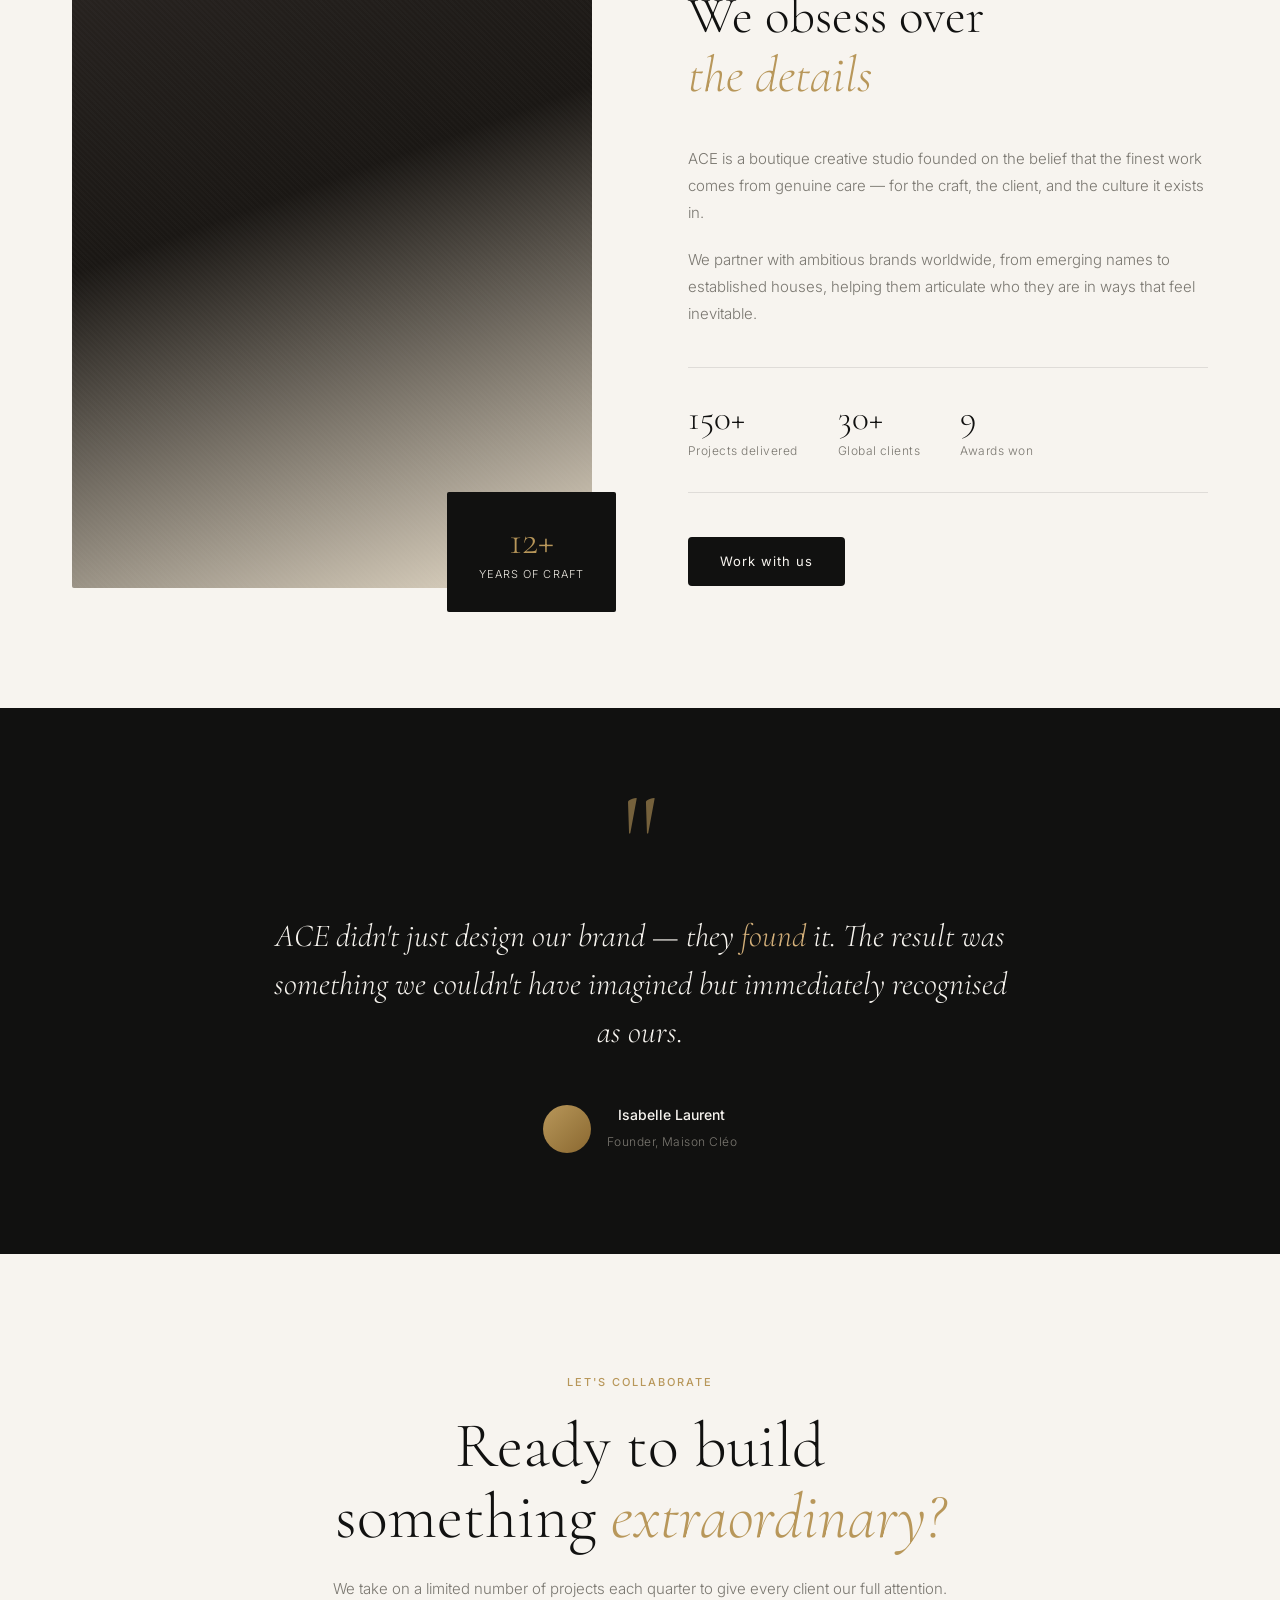
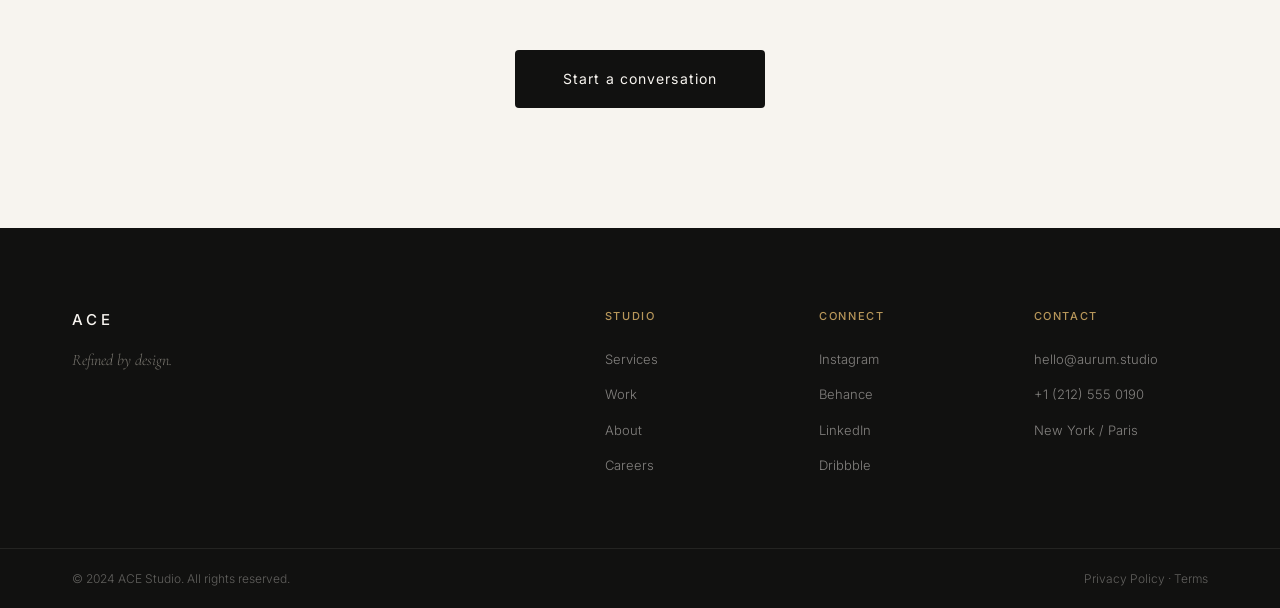
==== commit 47db9de3: "added quote" ====
--- a/index.html
+++ b/index.html
@@ -3,18 +3,24 @@
 <head>
   <meta charset="UTF-8" />
   <meta name="viewport" content="width=device-width, initial-scale=1.0" />
-  <title>Aurum — Refined by Design</title>
+  <title>ACE — Refined by Design</title>
   <link rel="preconnect" href="https://fonts.googleapis.com" />
   <link rel="preconnect" href="https://fonts.gstatic.com" crossorigin />
   <link href="https://fonts.googleapis.com/css2?family=Cormorant+Garamond:ital,wght@0,300;0,400;0,500;1,300;1,400&family=Inter:wght@300;400;500&display=swap" rel="stylesheet" />
   <link rel="stylesheet" href="styles.css" />
 </head>
-<body>
+</body><div style="text-align:center; margin-top: 100px;">
+    <p style="font-size: 30px; letter-spacing: 2px;">
+      “Believe you can
+      and youre
+      halfway there.”
+    </p>
+  </div>
 
   <!-- Navigation -->
   <nav class="nav" id="nav">
     <div class="nav-inner">
-      <a href="#" class="logo">AURUM</a>
+      <a href="#" class="logo">ACE</a>
       <ul class="nav-links">
         <li><a href="#services">Services</a></li>
         <li><a href="#work">Work</a></li>
@@ -174,7 +180,7 @@
       <div class="about-text reveal">
         <p class="section-label">About us</p>
         <h2 class="section-title">We obsess over<br /><em>the details</em></h2>
-        <p>Aurum is a boutique creative studio founded on the belief that the finest work comes from genuine care — for the craft, the client, and the culture it exists in.</p>
+        <p>ACE is a boutique creative studio founded on the belief that the finest work comes from genuine care — for the craft, the client, and the culture it exists in.</p>
         <p>We partner with ambitious brands worldwide, from emerging names to established houses, helping them articulate who they are in ways that feel inevitable.</p>
         <div class="stats">
           <div class="stat">
@@ -201,7 +207,7 @@
       <div class="testimonial-inner reveal">
         <div class="quote-mark">"</div>
         <blockquote>
-          Aurum didn't just design our brand — they <em>found</em> it. The result was something we couldn't have imagined but immediately recognised as ours.
+          ACE didn't just design our brand — they <em>found</em> it. The result was something we couldn't have imagined but immediately recognised as ours.
         </blockquote>
         <div class="testimonial-author">
           <div class="author-avatar"></div>
@@ -230,7 +236,7 @@
   <footer class="footer">
     <div class="container footer-inner">
       <div class="footer-brand">
-        <span class="logo">AURUM</span>
+        <span class="logo">ACE</span>
         <p>Refined by design.</p>
       </div>
       <div class="footer-links">
@@ -264,7 +270,7 @@
     </div>
     <div class="footer-bottom">
       <div class="container">
-        <span>© 2024 Aurum Studio. All rights reserved.</span>
+        <span>© 2024 ACE Studio. All rights reserved.</span>
         <span>Privacy Policy · Terms</span>
       </div>
     </div>
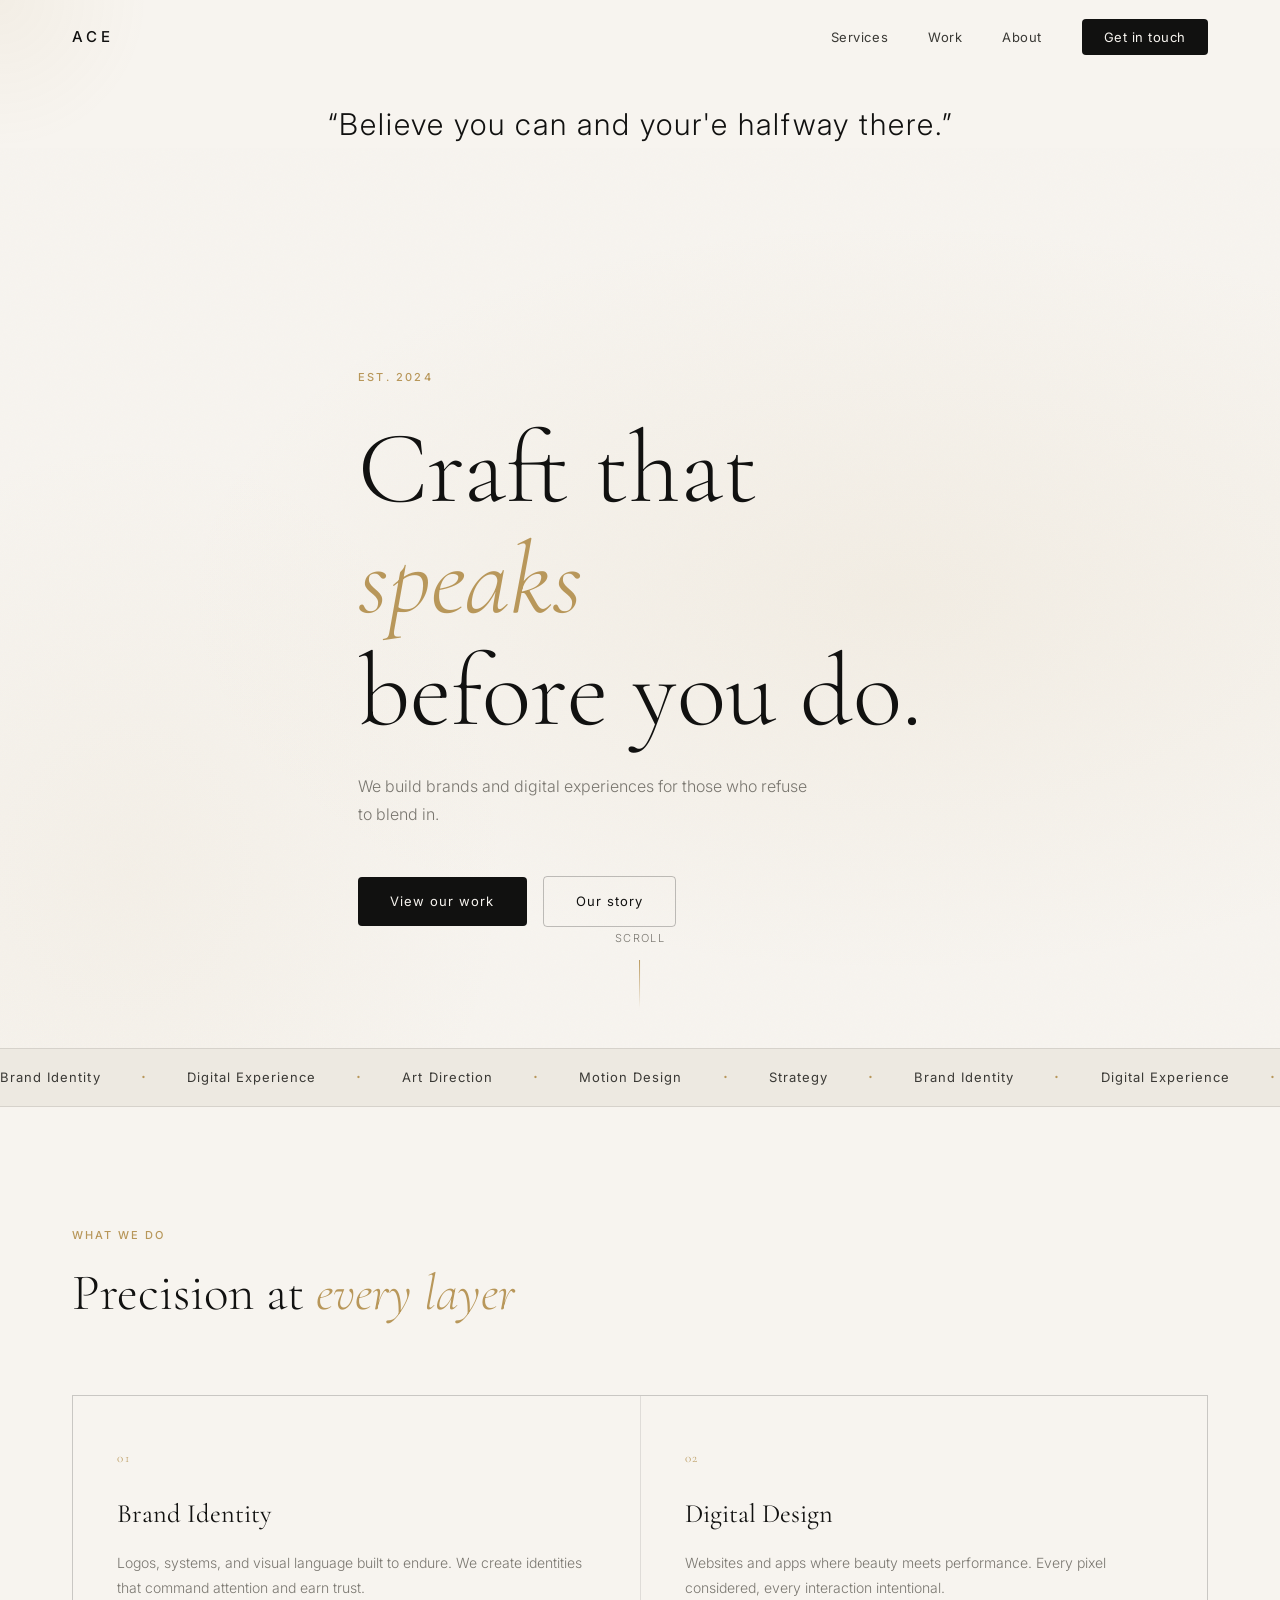
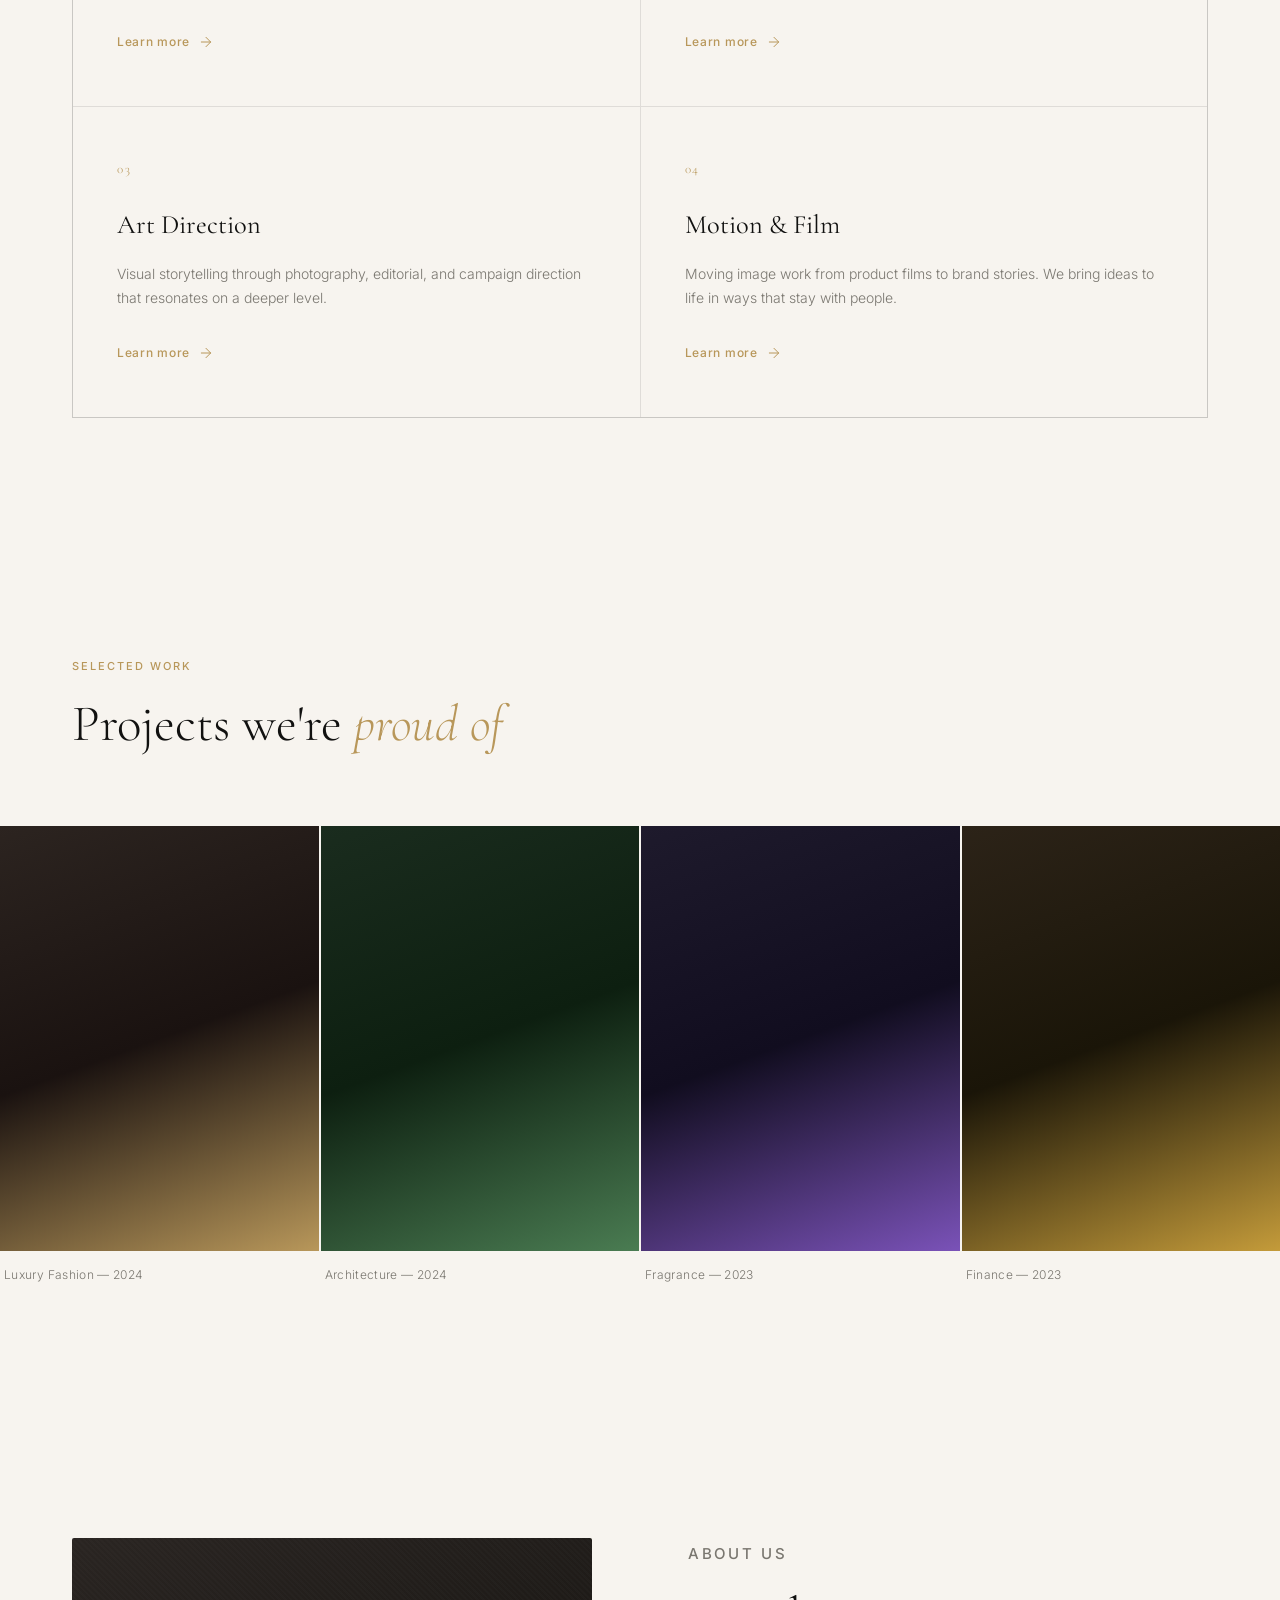
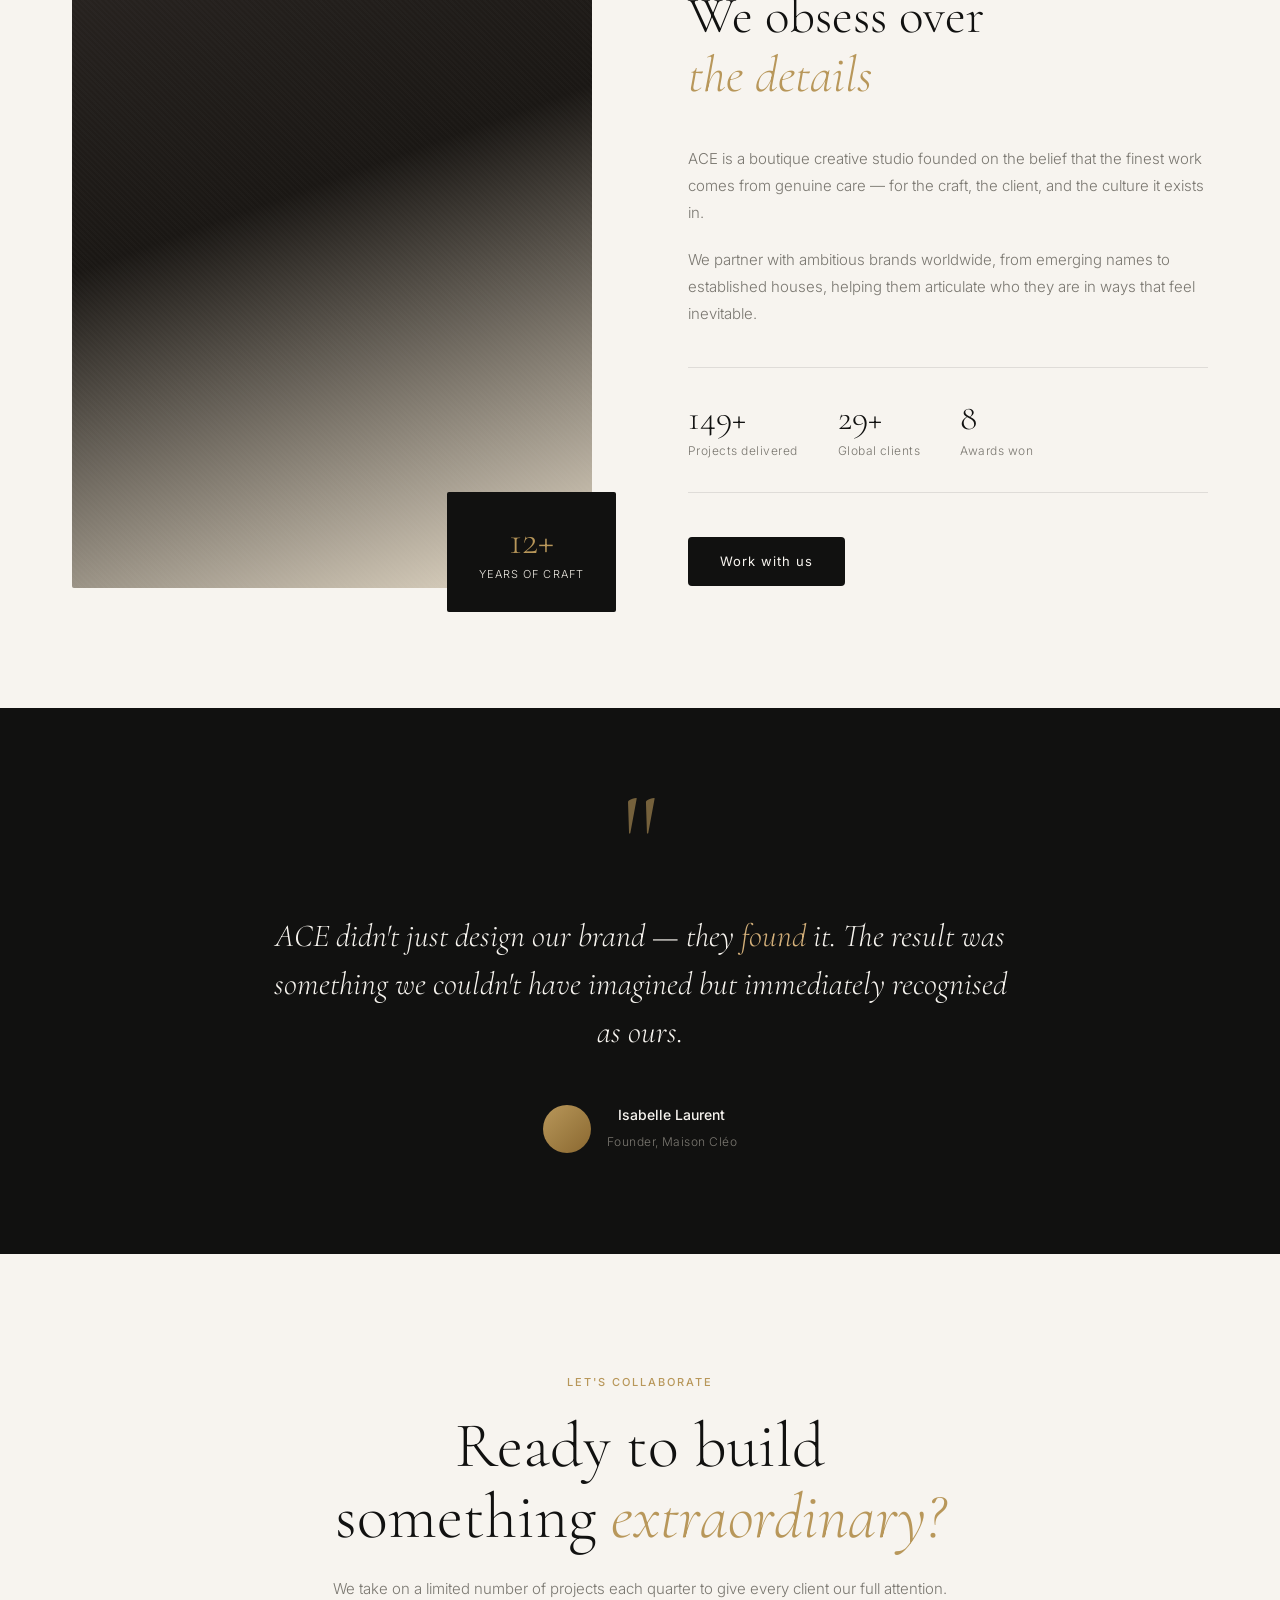
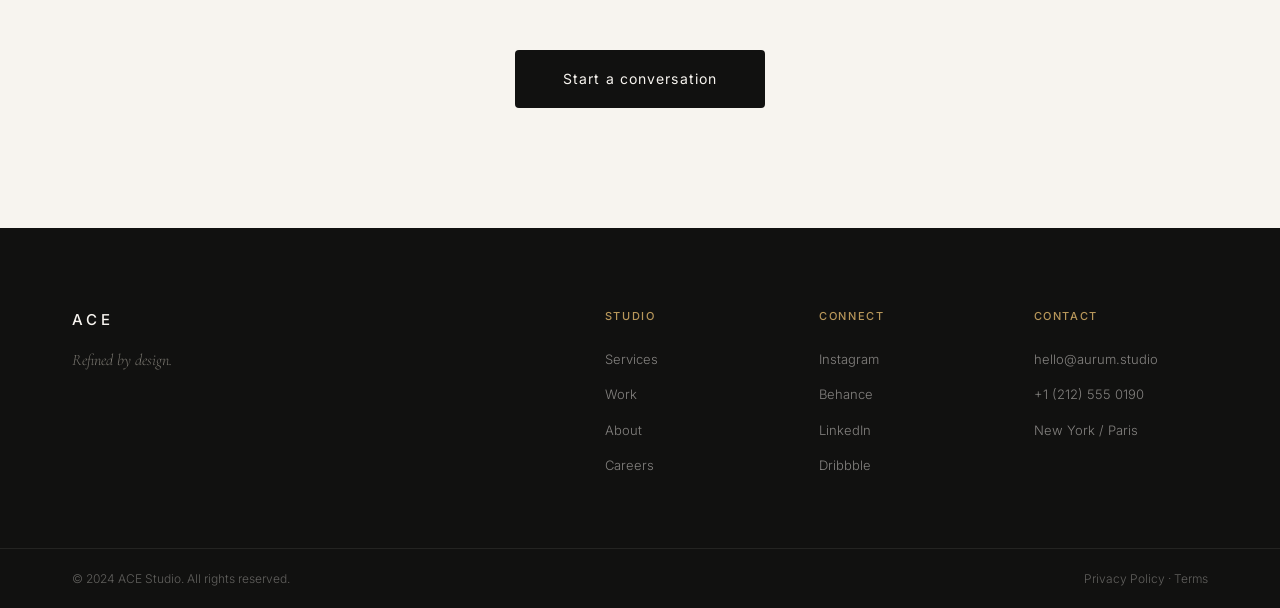
==== commit 4ed06333: "fixed comma" ====
--- a/index.html
+++ b/index.html
@@ -12,7 +12,7 @@
 </body><div style="text-align:center; margin-top: 100px;">
     <p style="font-size: 30px; letter-spacing: 2px;">
       “Believe you can
-      and youre
+      and your'e
       halfway there.”
     </p>
   </div>
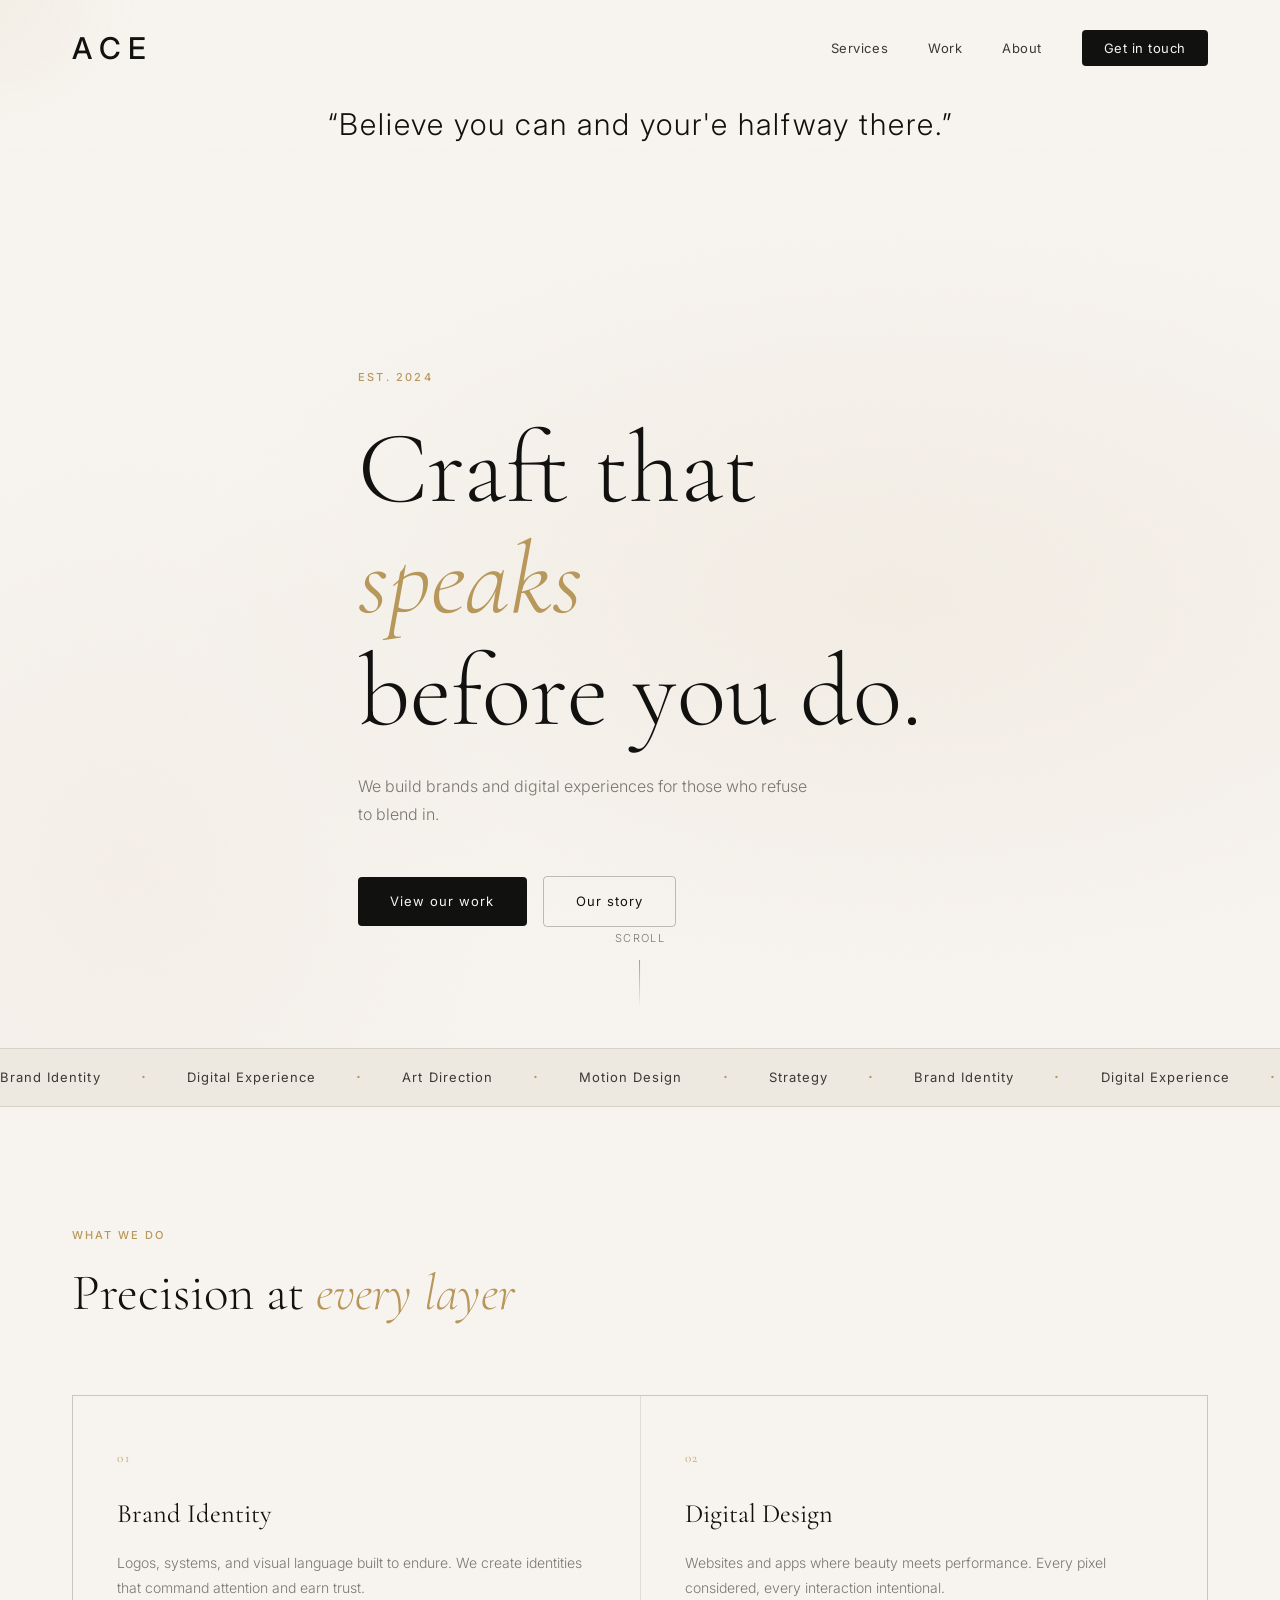
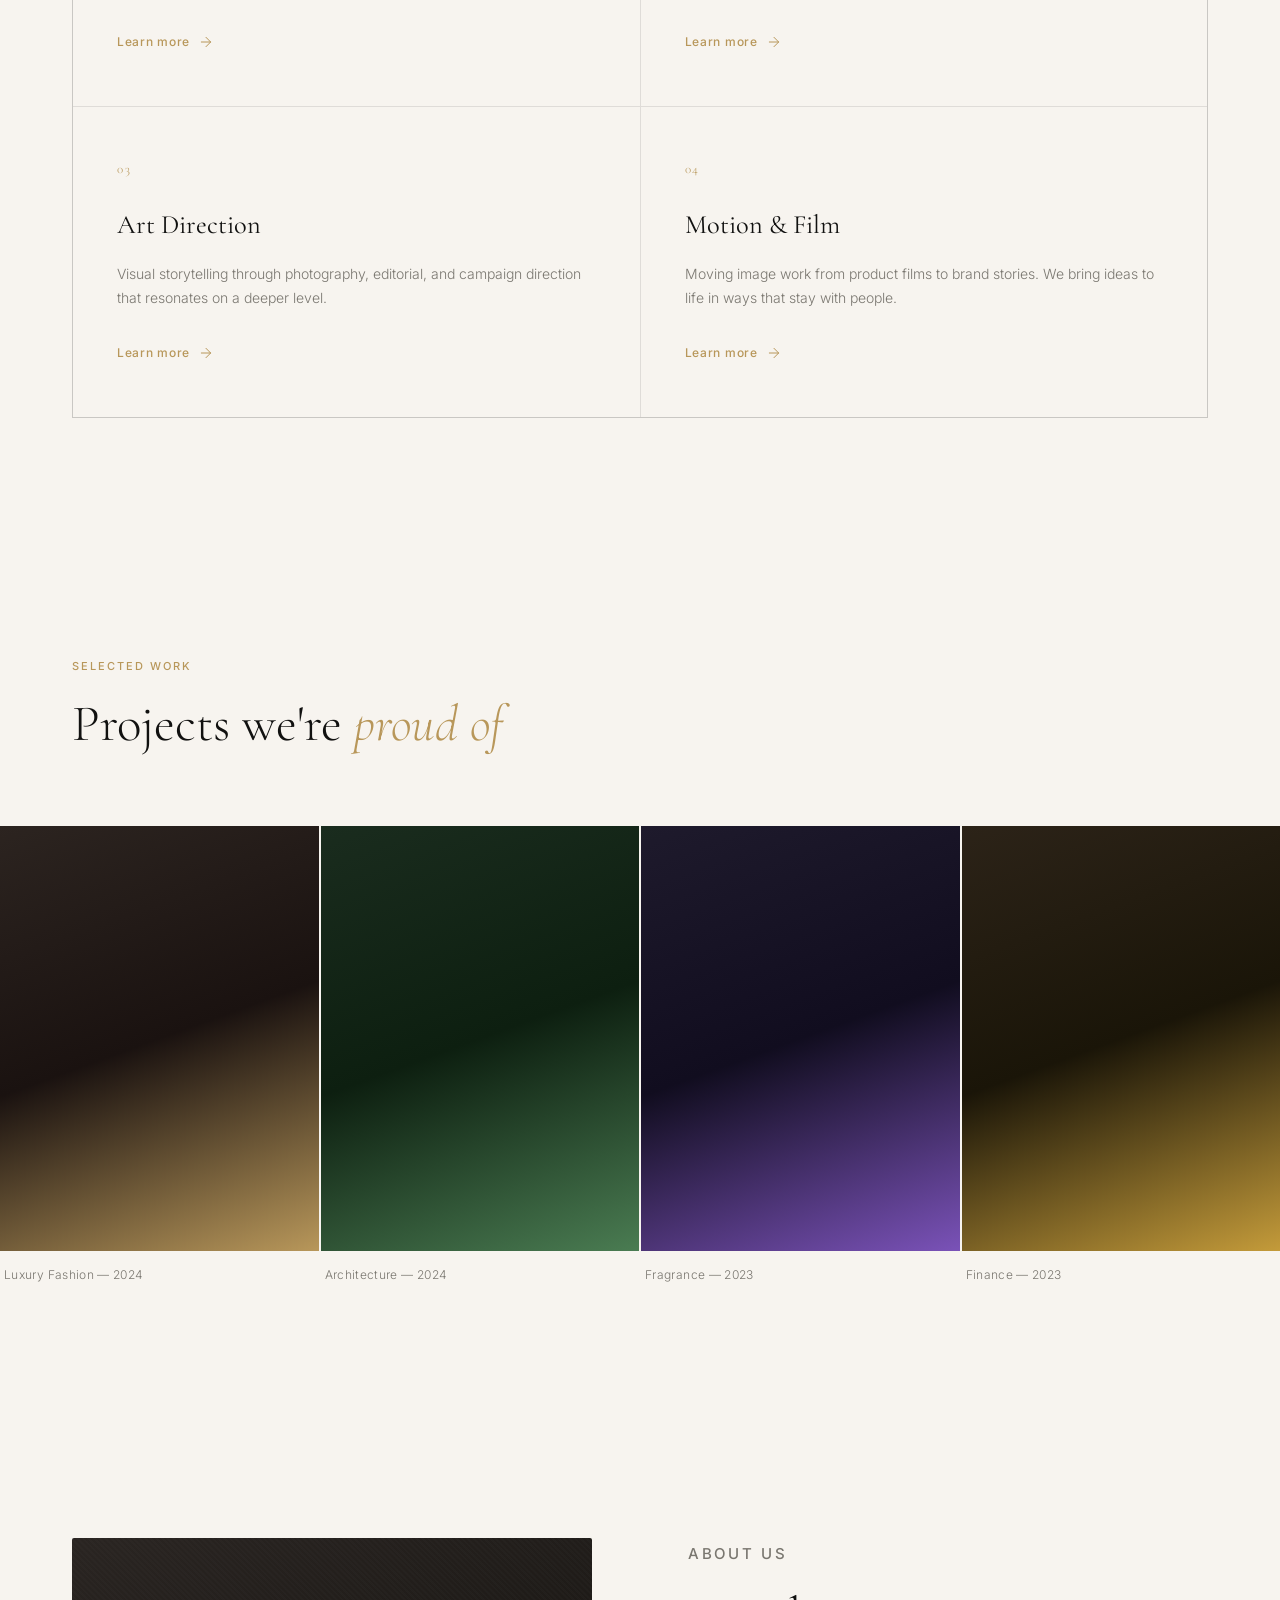
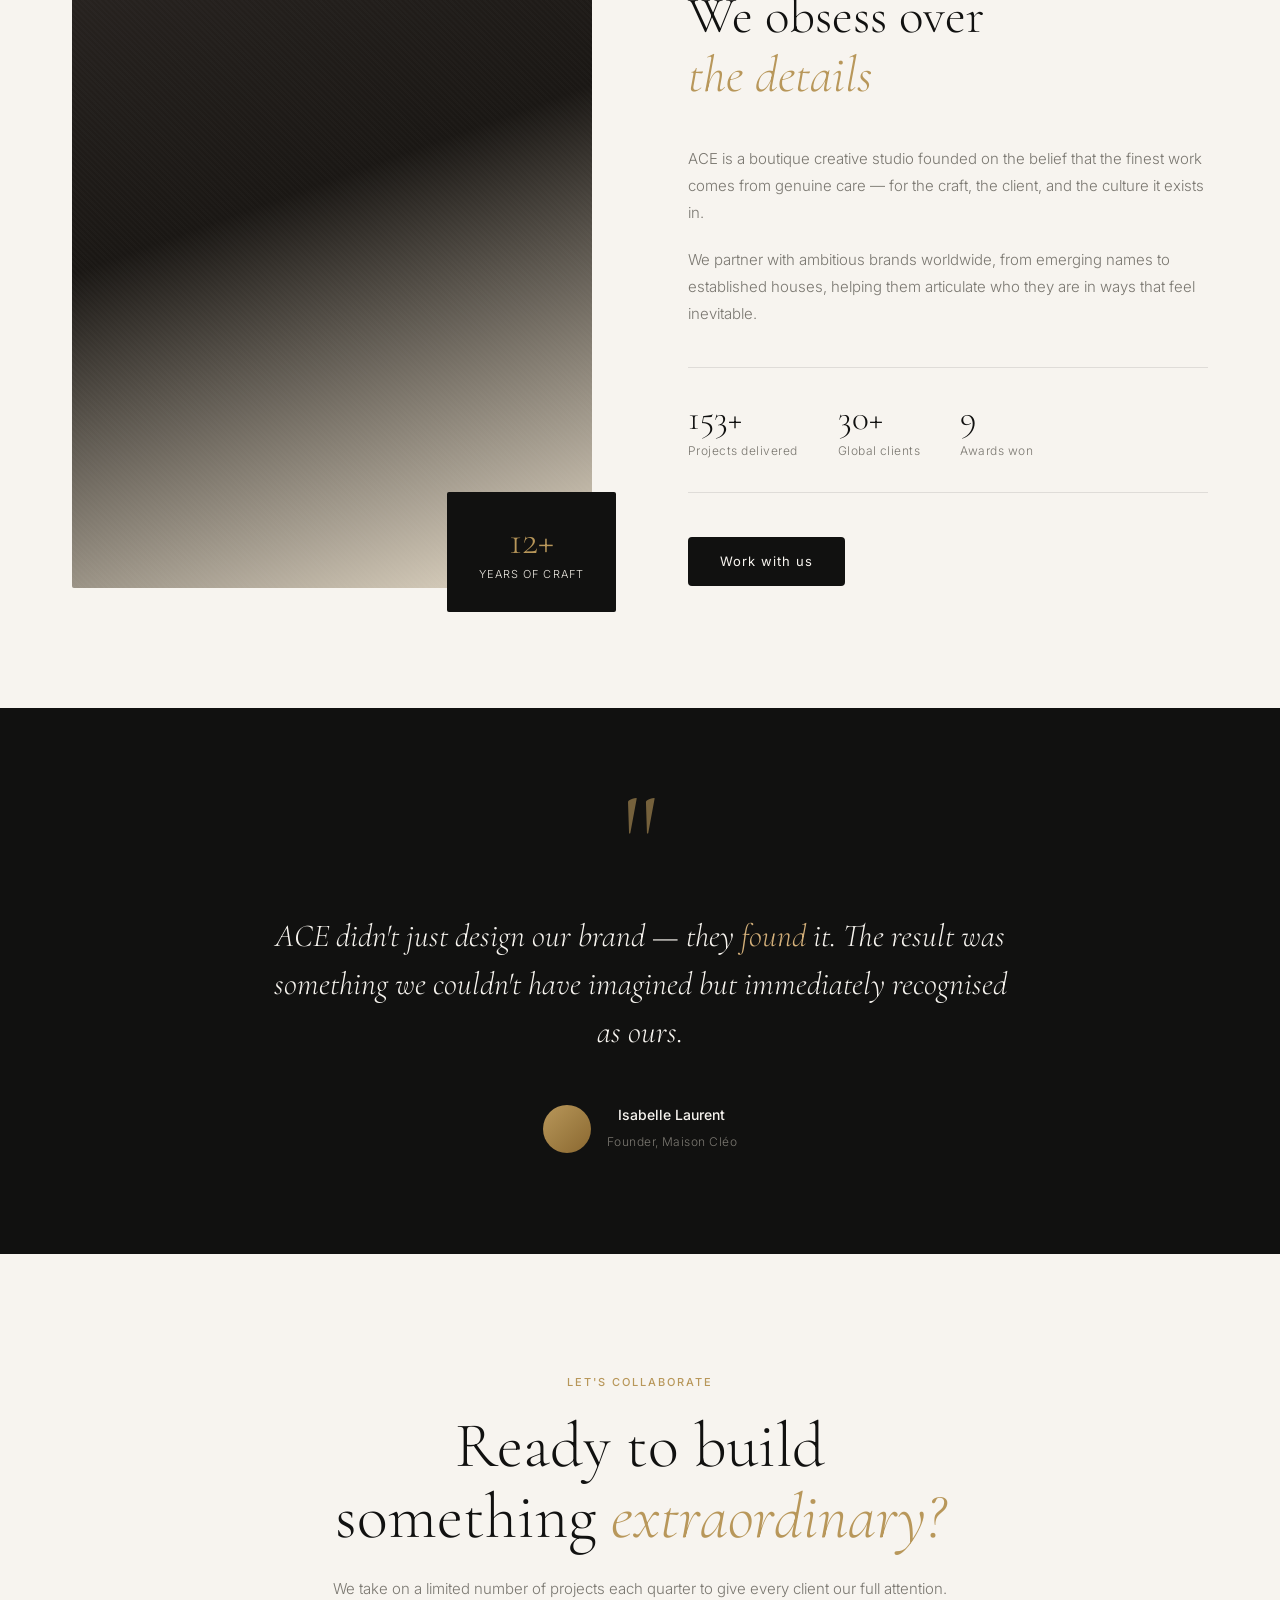
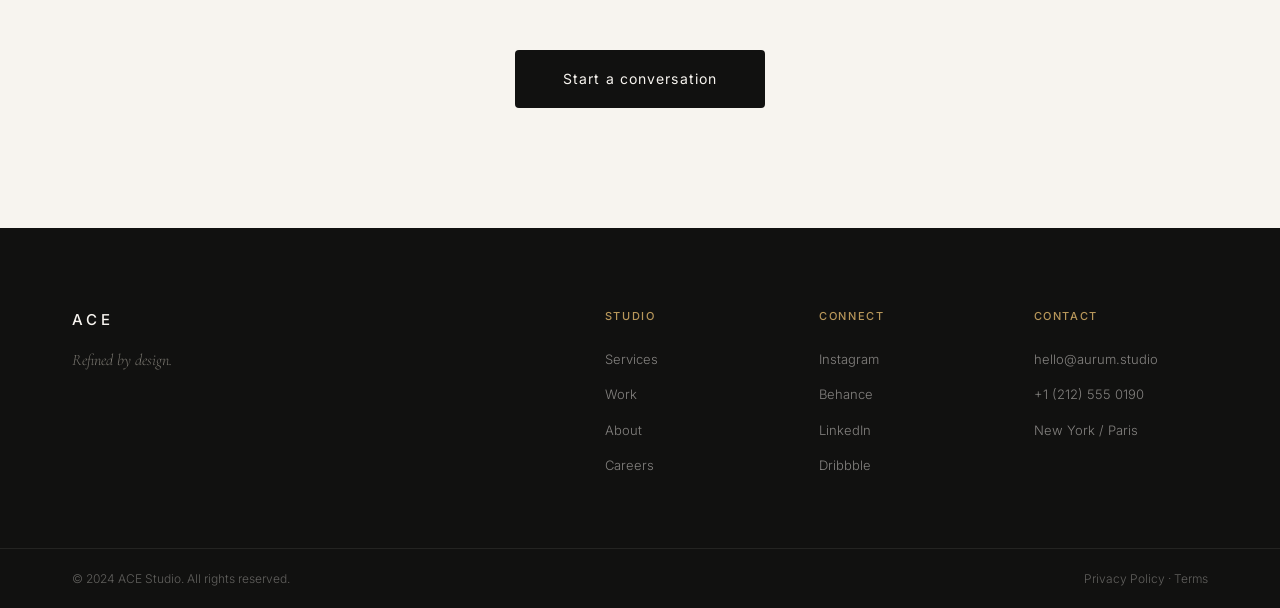
==== commit 97316afc: "bigger logo" ====
--- a/index.html
+++ b/index.html
@@ -20,7 +20,7 @@
   <!-- Navigation -->
   <nav class="nav" id="nav">
     <div class="nav-inner">
-      <a href="#" class="logo">ACE</a>
+      <a href="#" class="logo" style="font-size: 30px;">ACE</a>
       <ul class="nav-links">
         <li><a href="#services">Services</a></li>
         <li><a href="#work">Work</a></li>
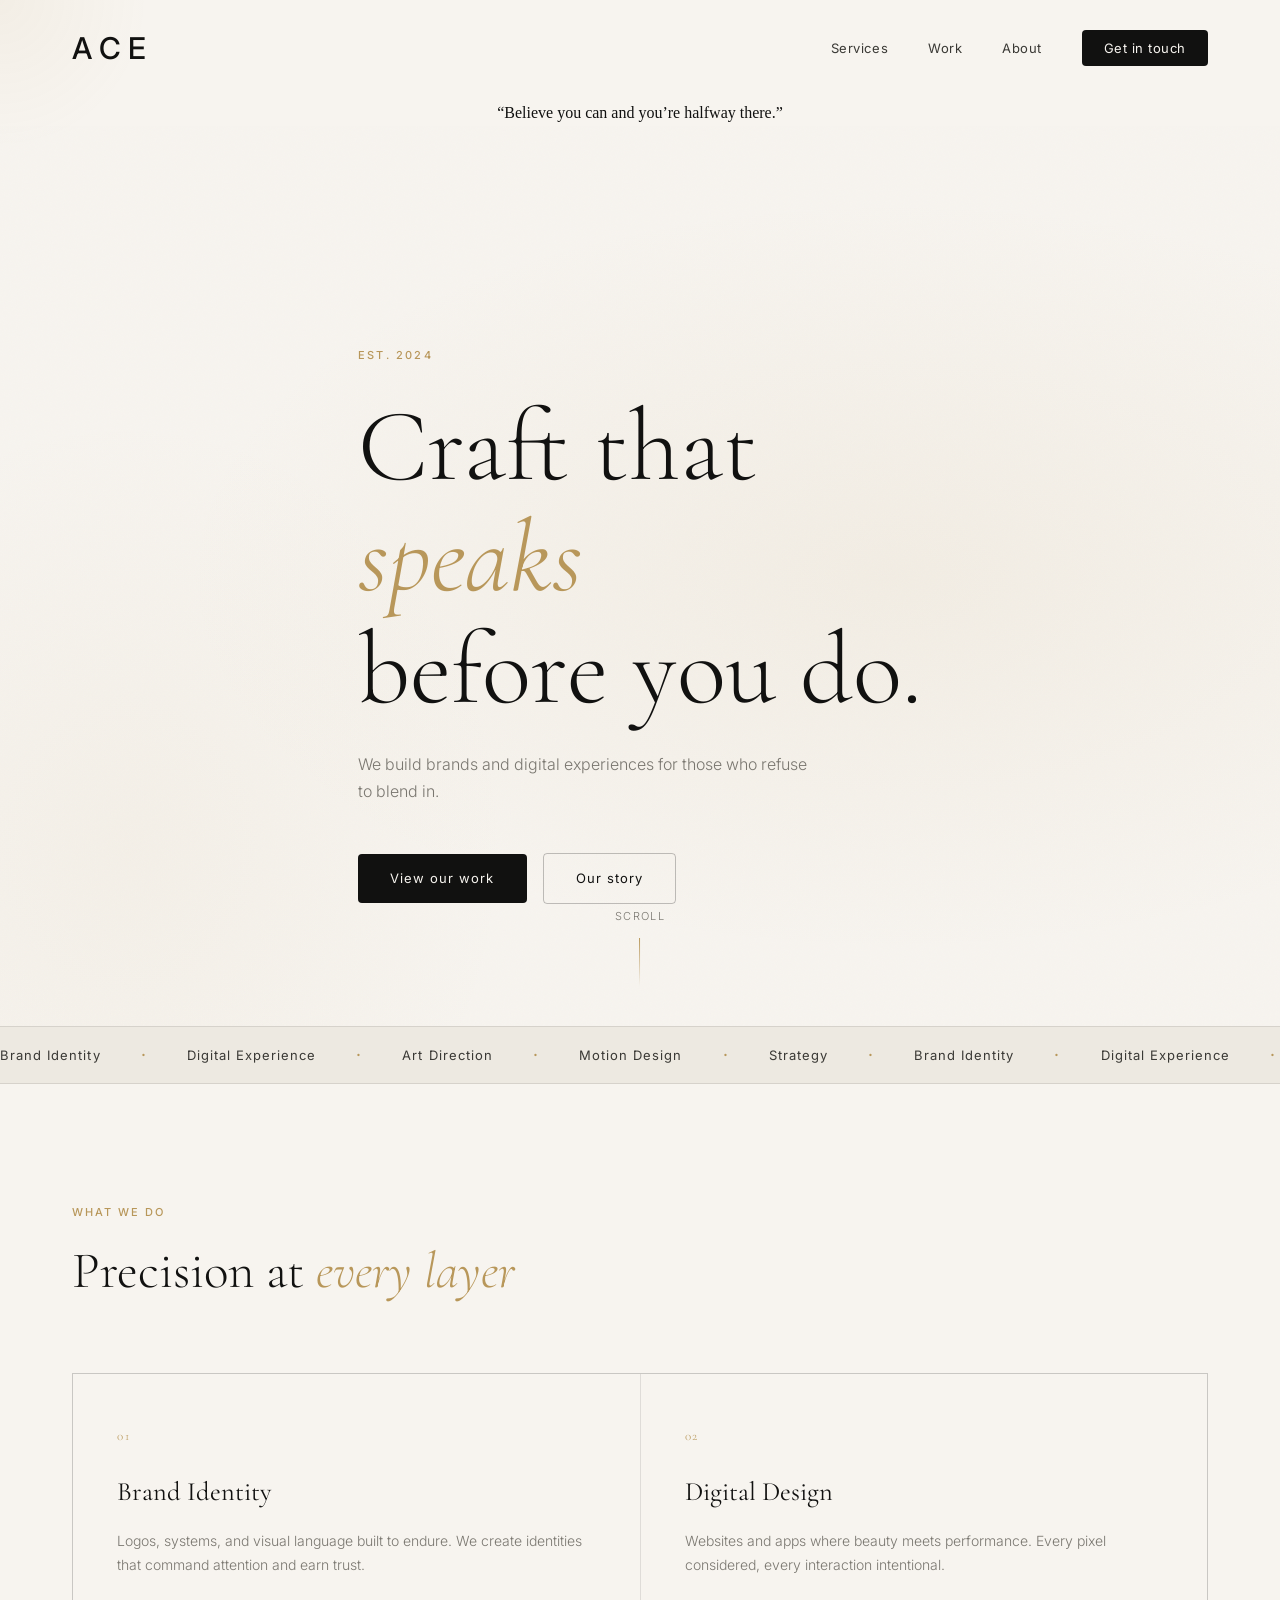
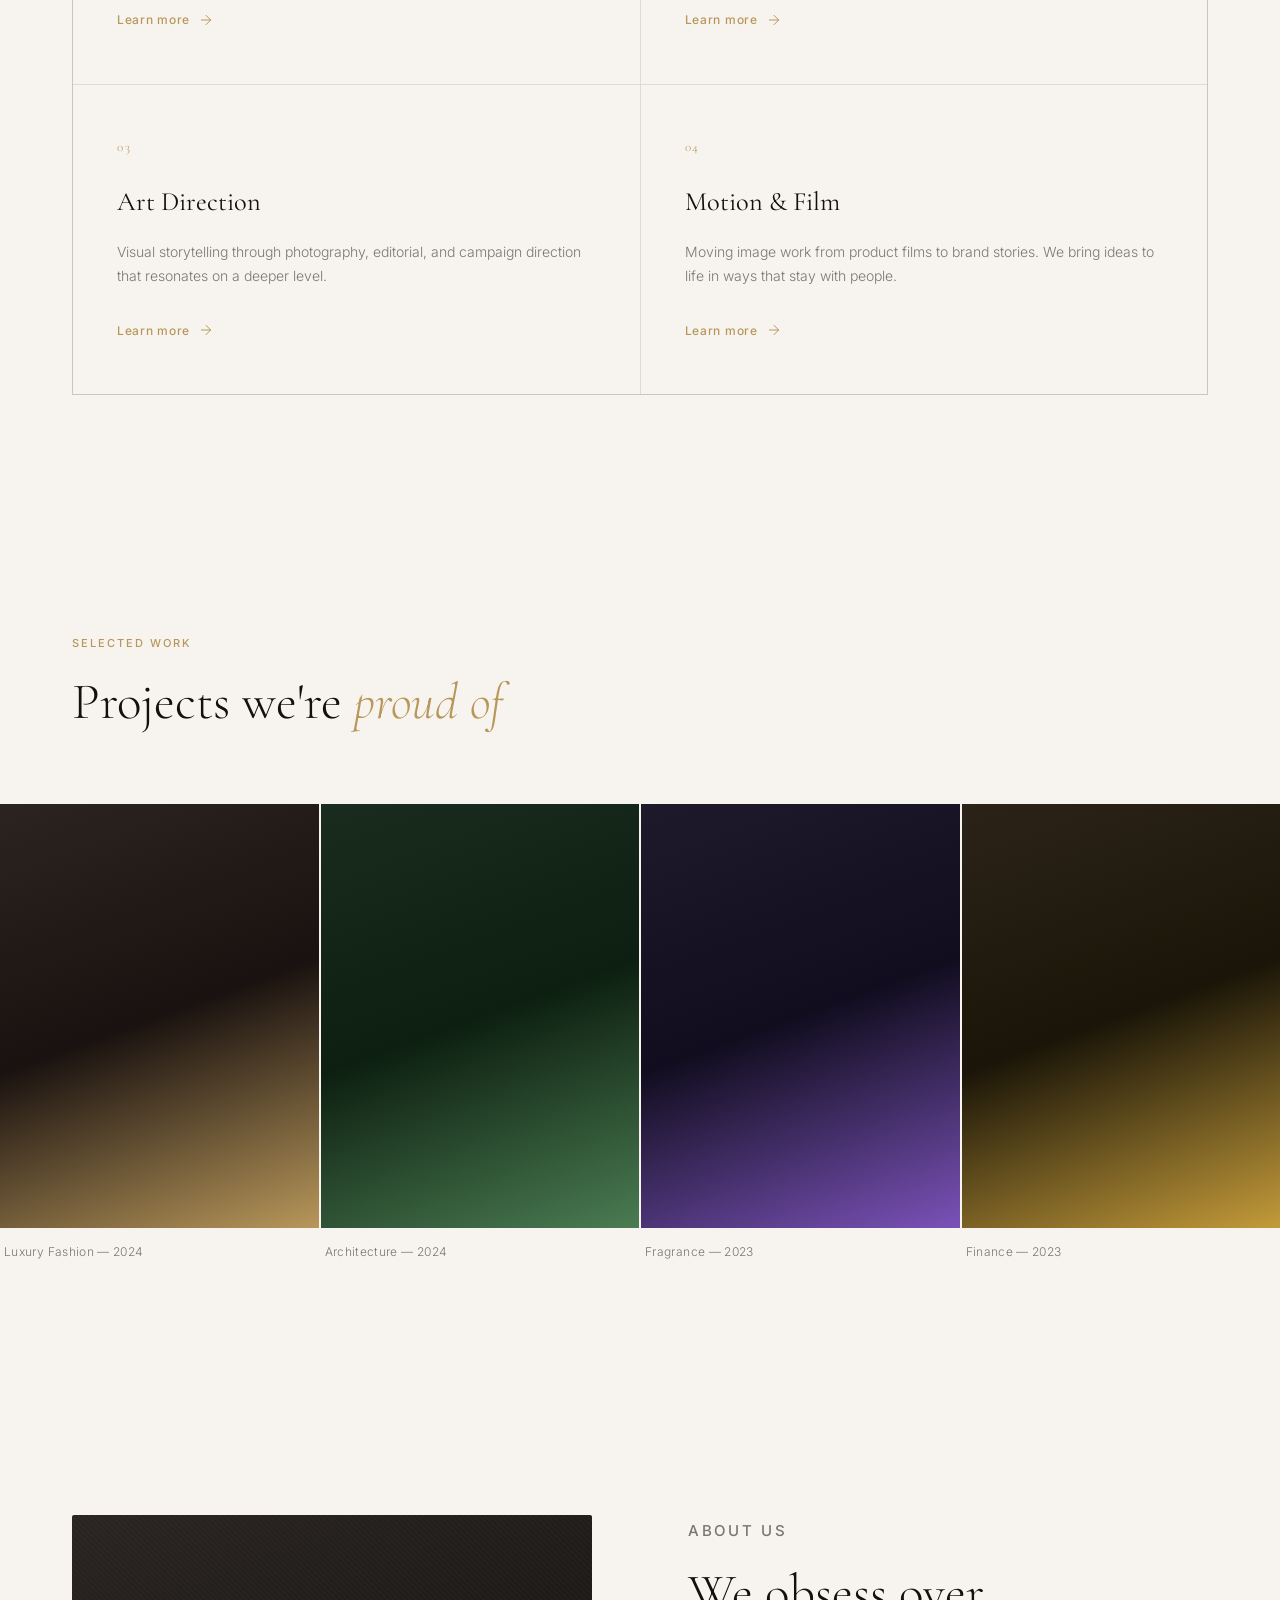
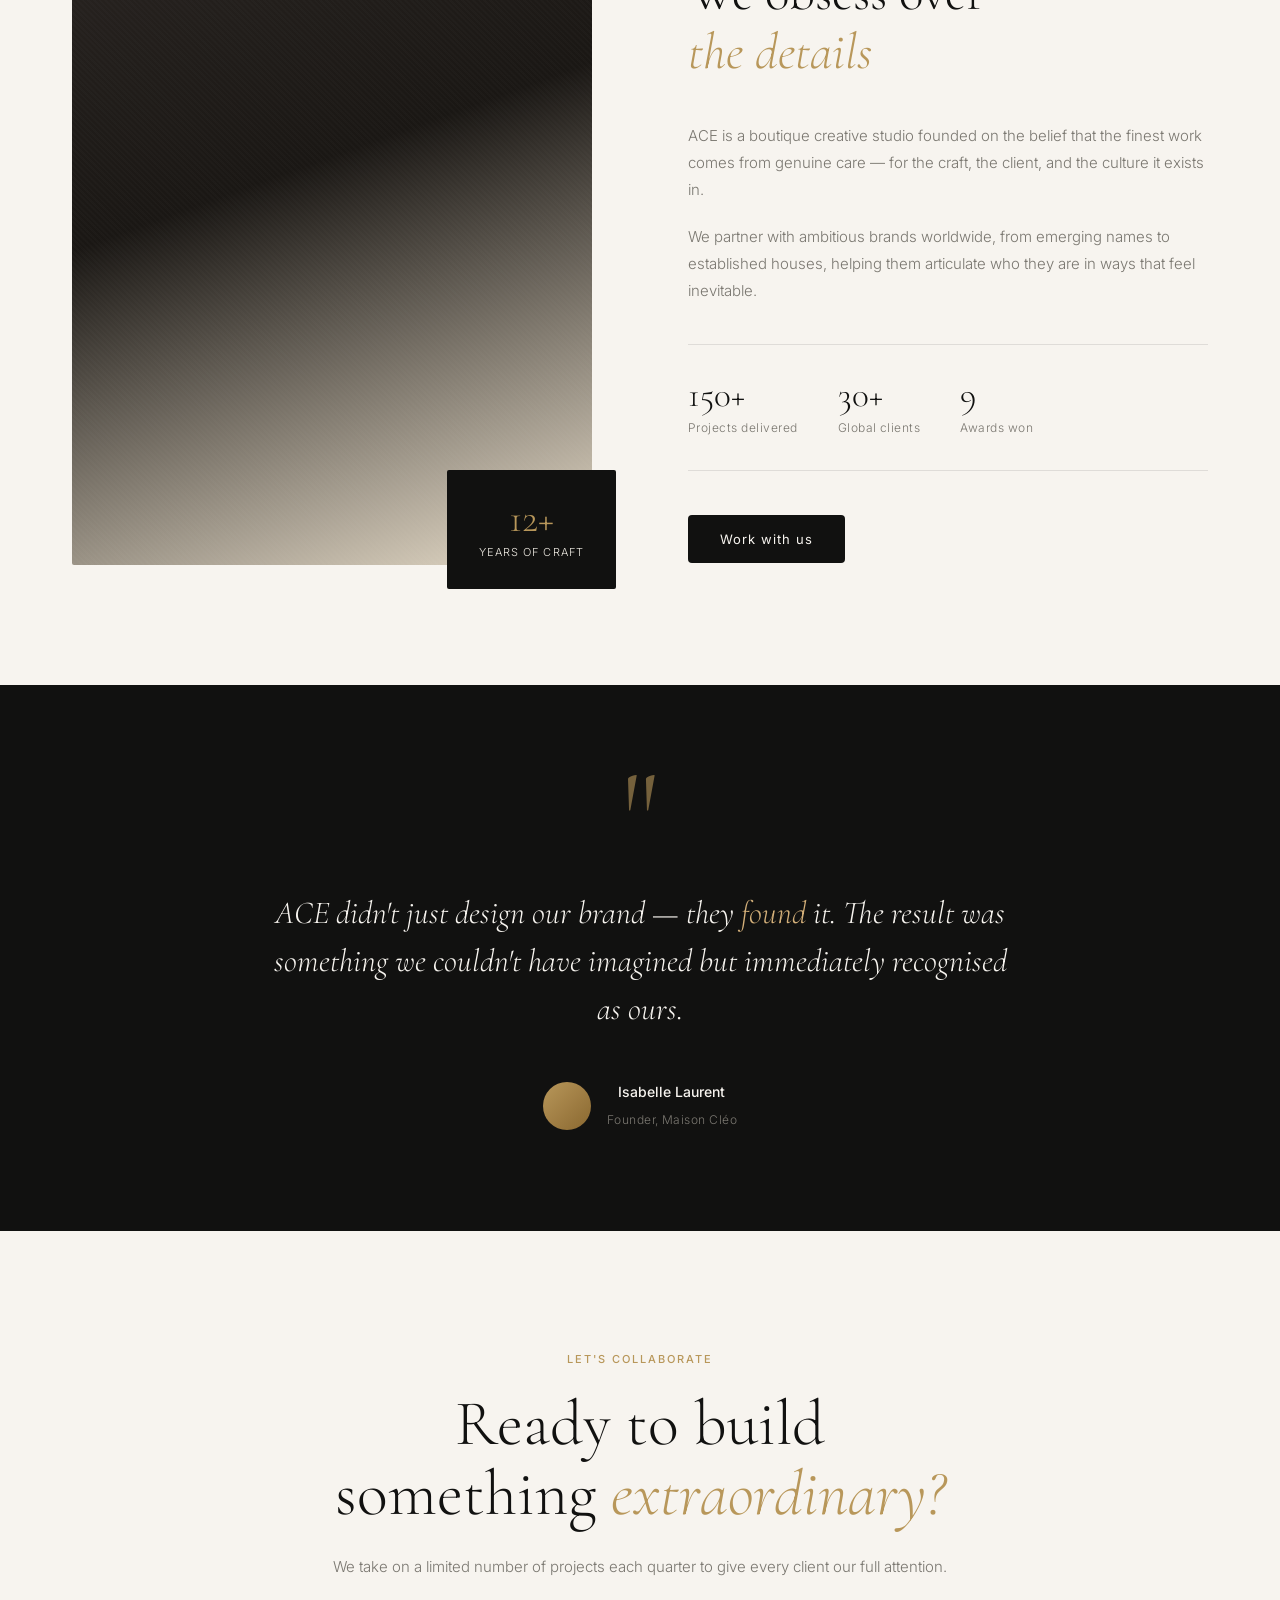
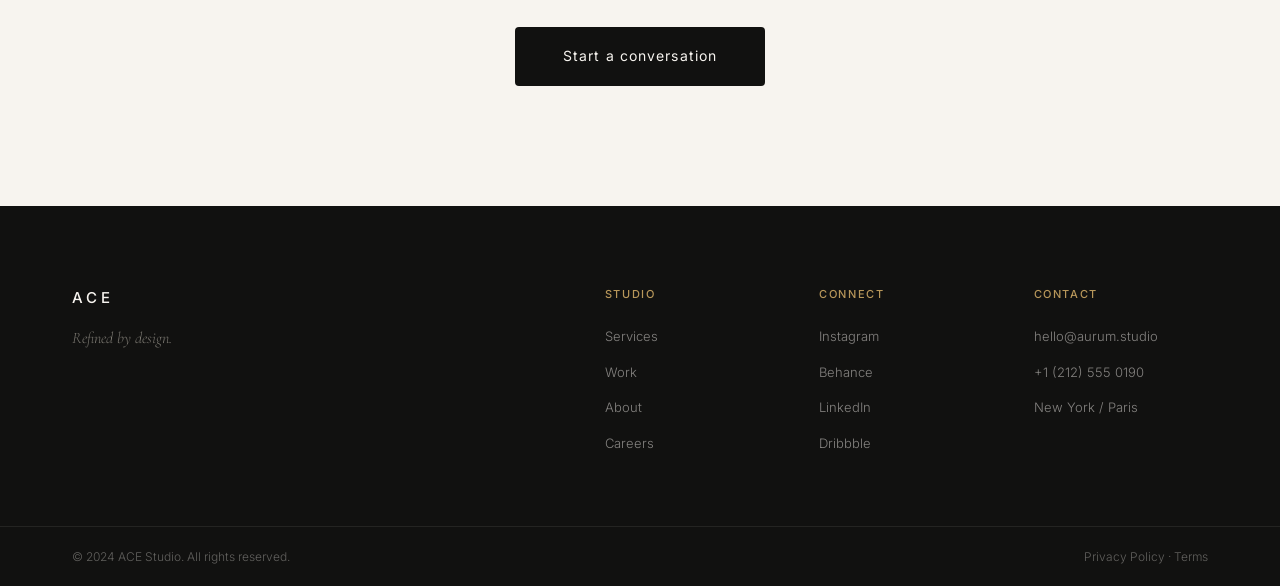
==== commit 47d38c4c: "times new roman" ====
--- a/index.html
+++ b/index.html
@@ -10,10 +10,11 @@
   <link rel="stylesheet" href="styles.css" />
 </head>
 </body><div style="text-align:center; margin-top: 100px;">
-    <p style="font-size: 30px; letter-spacing: 2px;">
-      “Believe you can
-      and your'e
-      halfway there.”
+    <p style="font-family: 'Times New Roman', serif;">
+  “Believe you can  
+  and you’re  
+  halfway there.”
+</p>
     </p>
   </div>
 
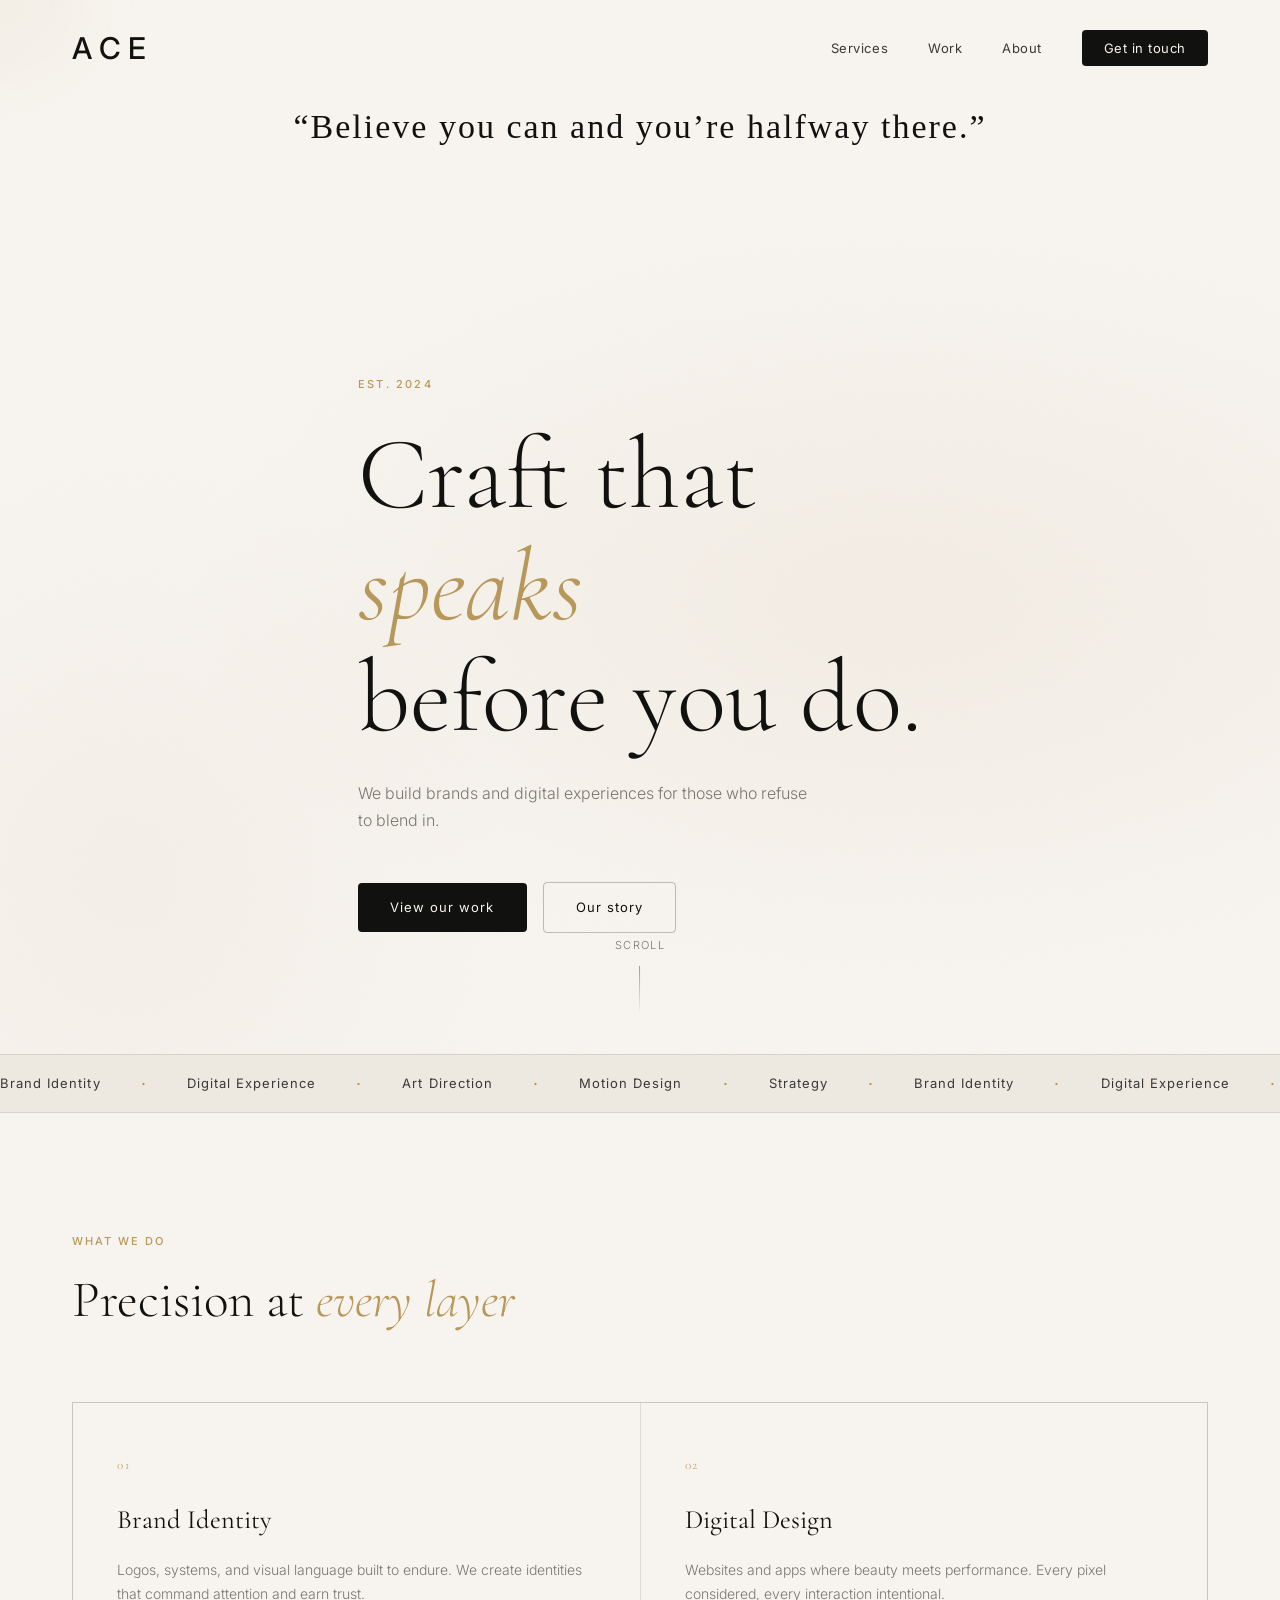
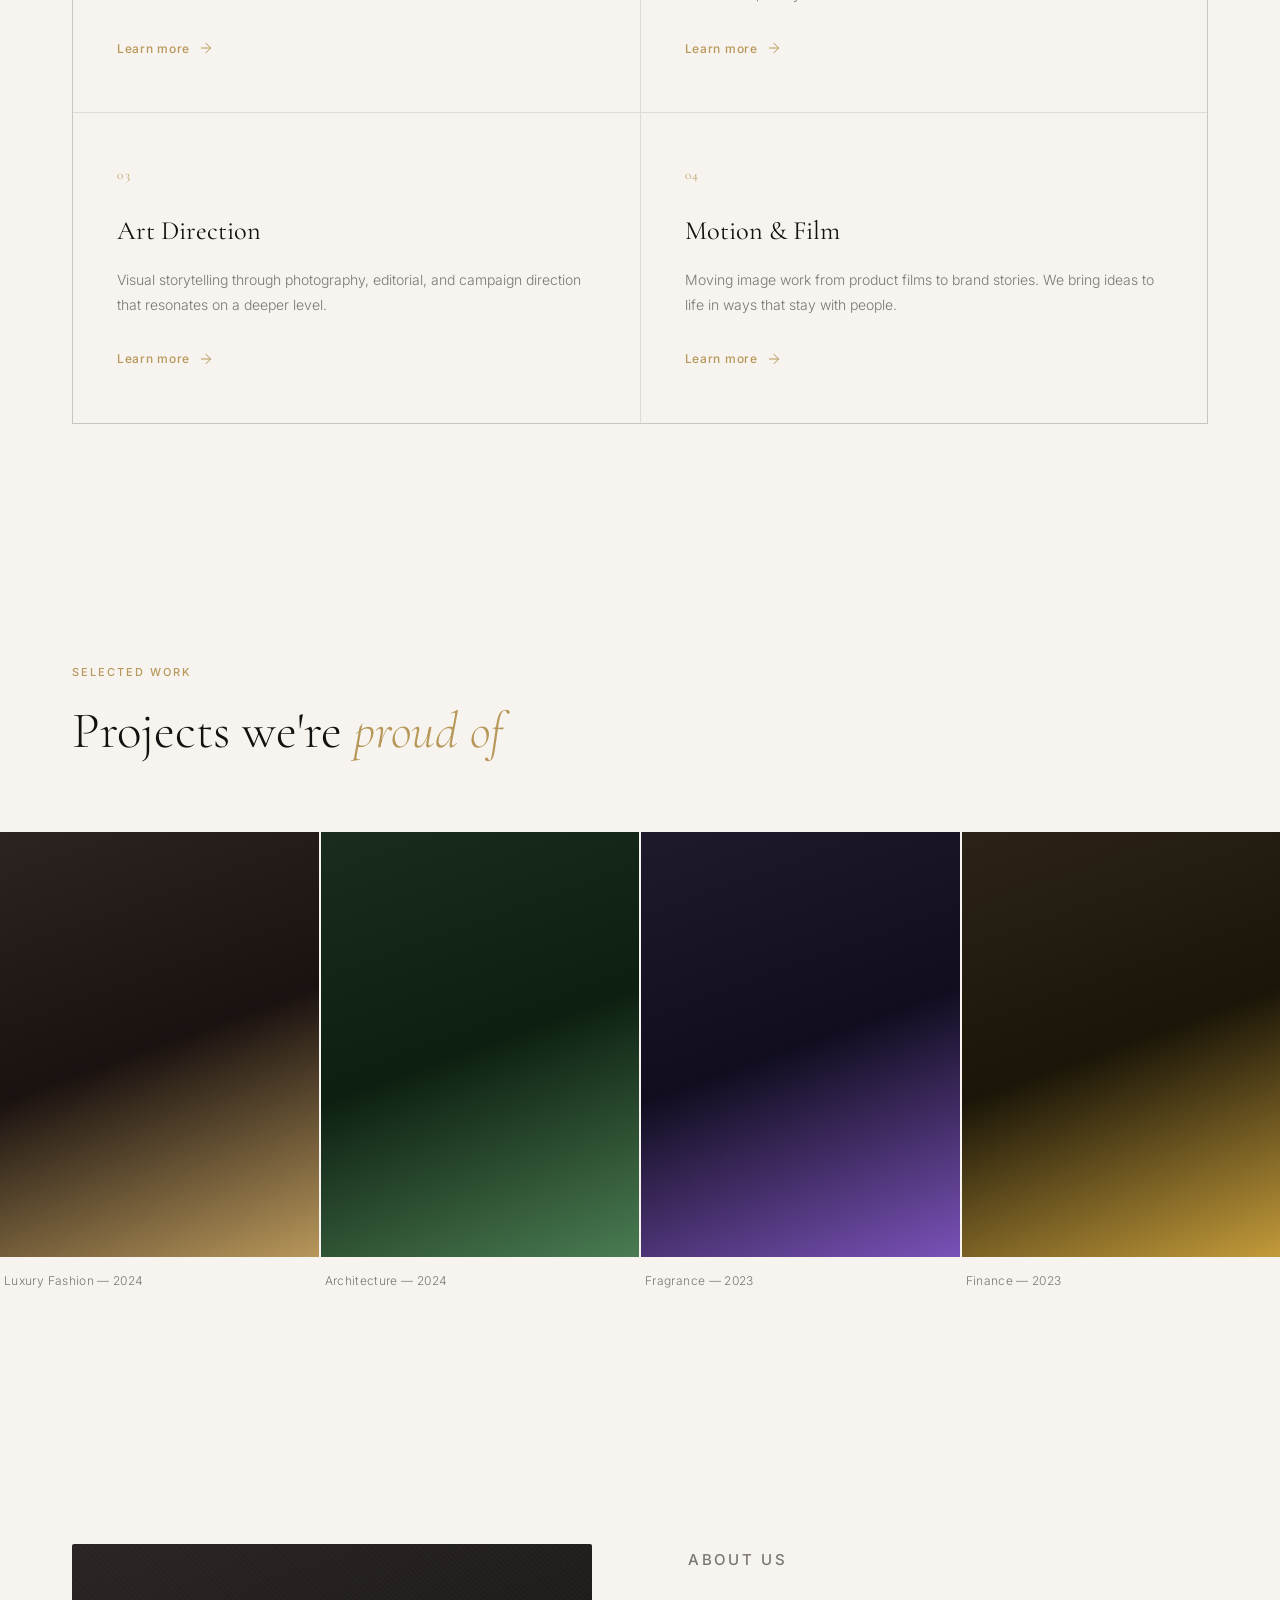
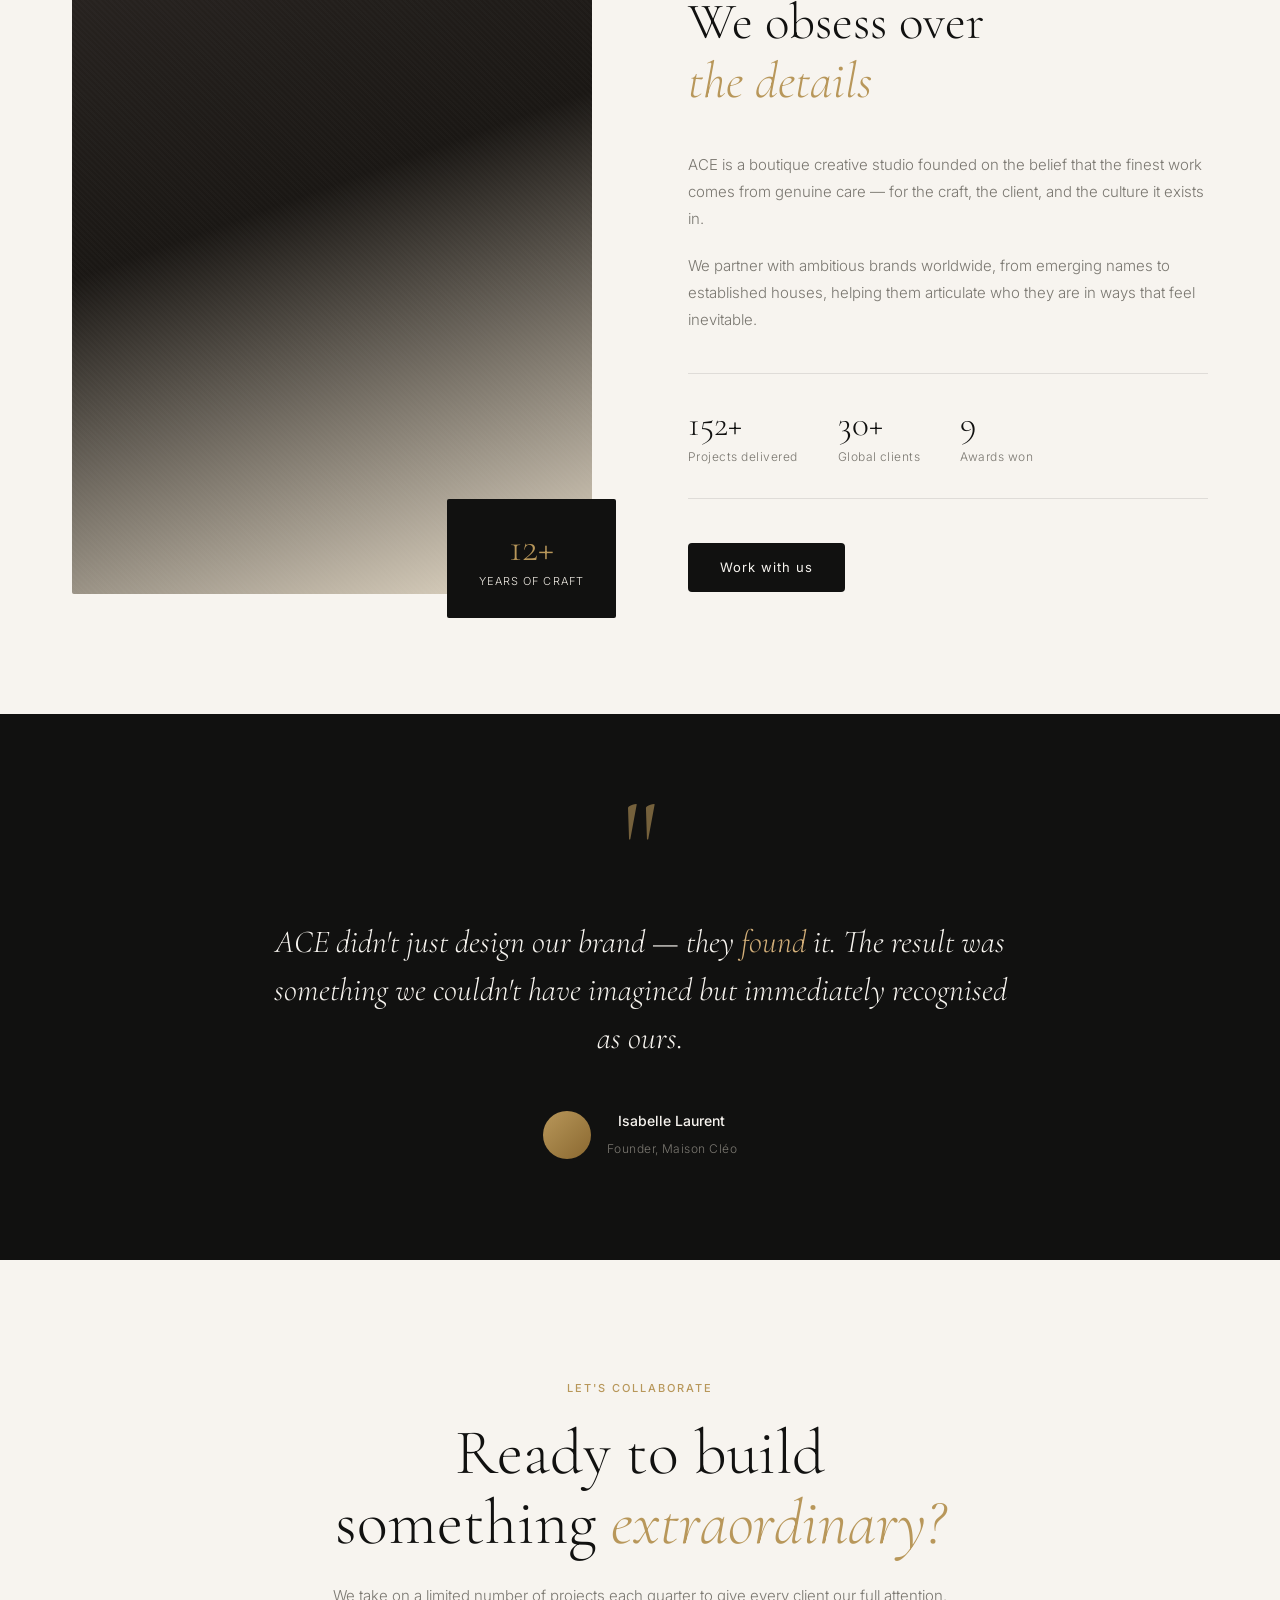
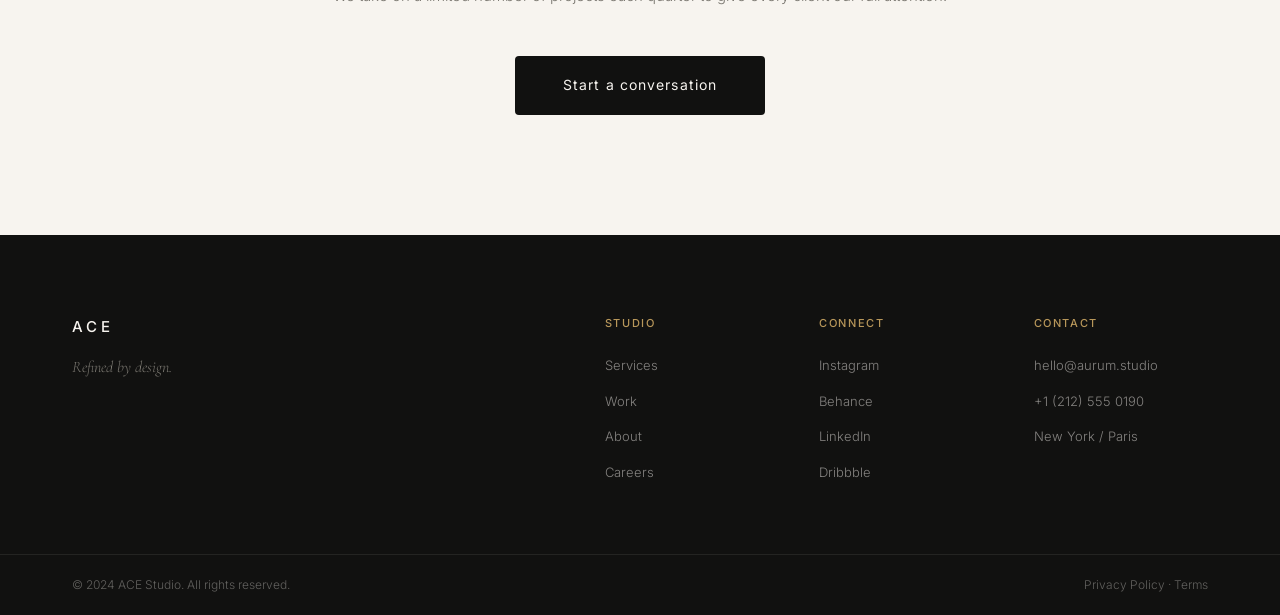
==== commit 3e29ea11: "changed font to times new roman" ====
--- a/index.html
+++ b/index.html
@@ -10,7 +10,7 @@
   <link rel="stylesheet" href="styles.css" />
 </head>
 </body><div style="text-align:center; margin-top: 100px;">
-    <p style="font-family: 'Times New Roman', serif;">
+    <p style="font-family: 'Times New Roman', serif; font-size: 34px; letter-spacing: 2px;">
   “Believe you can  
   and you’re  
   halfway there.”
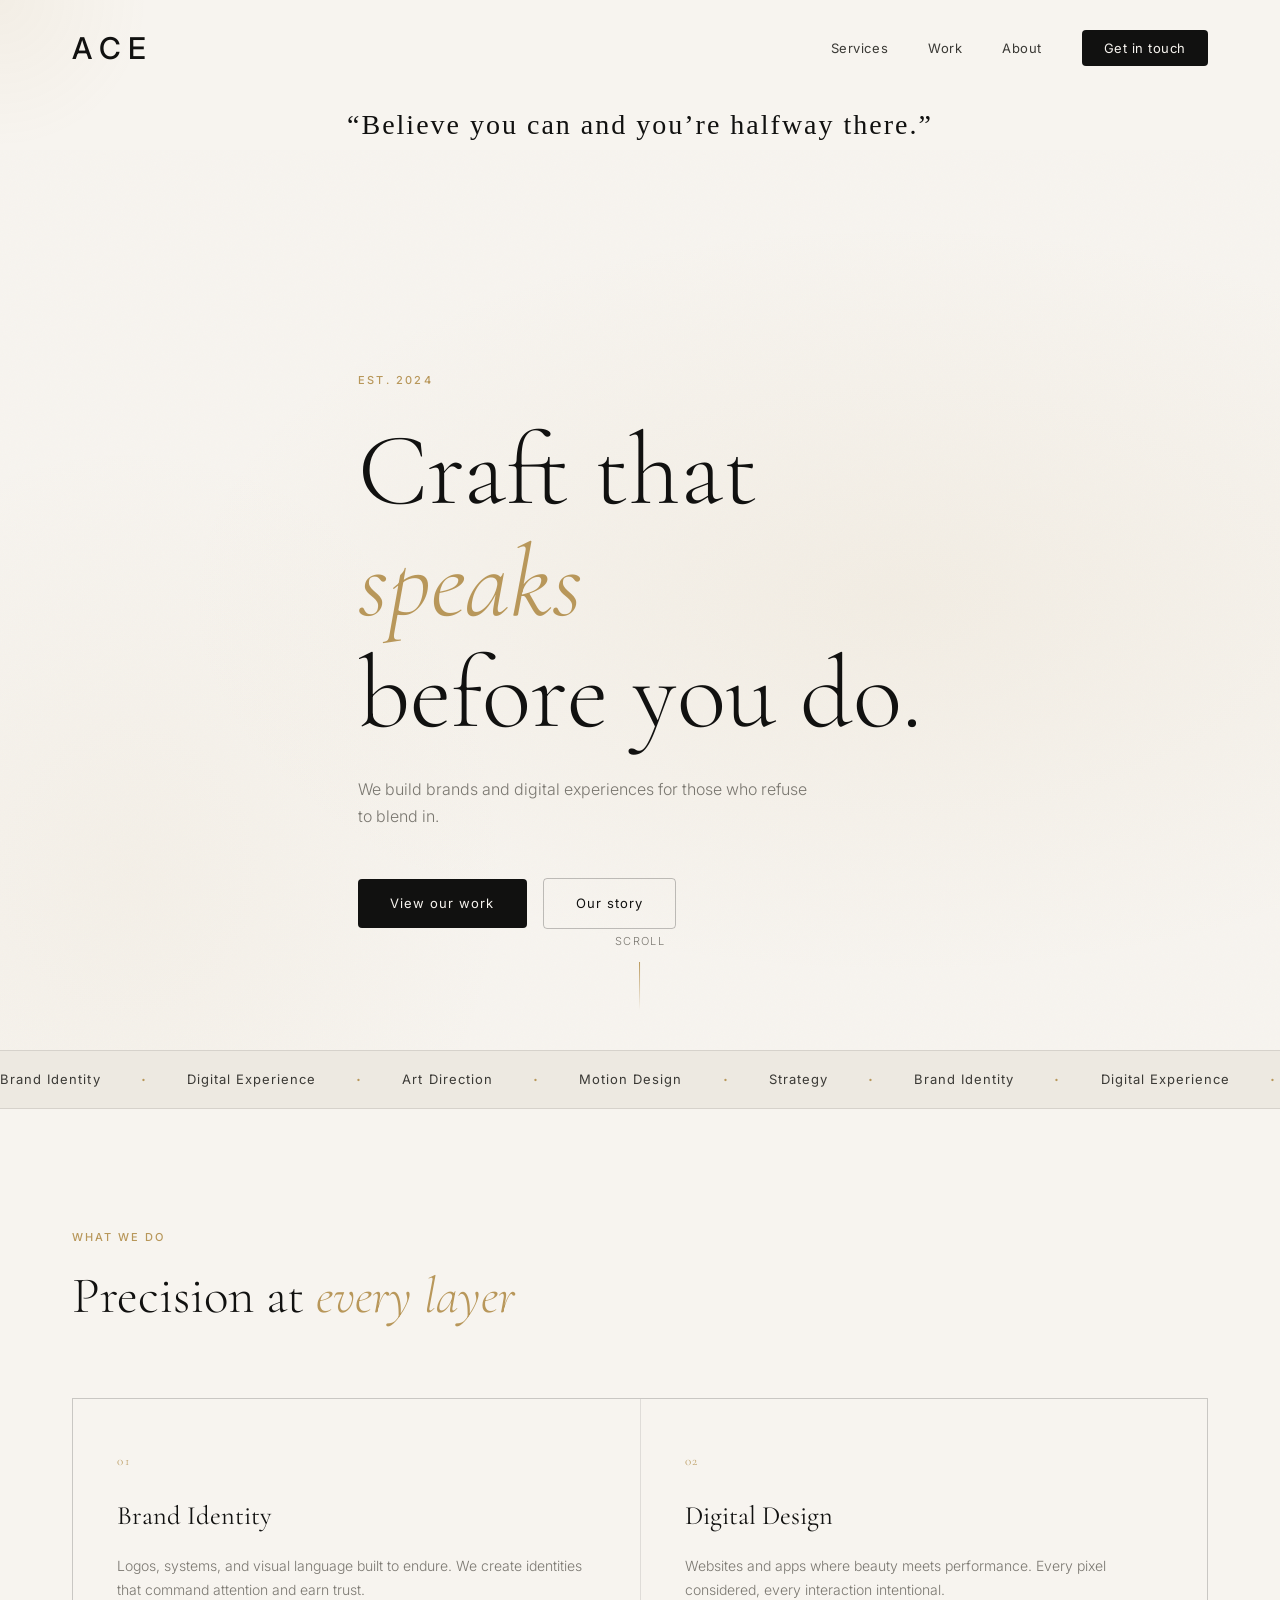
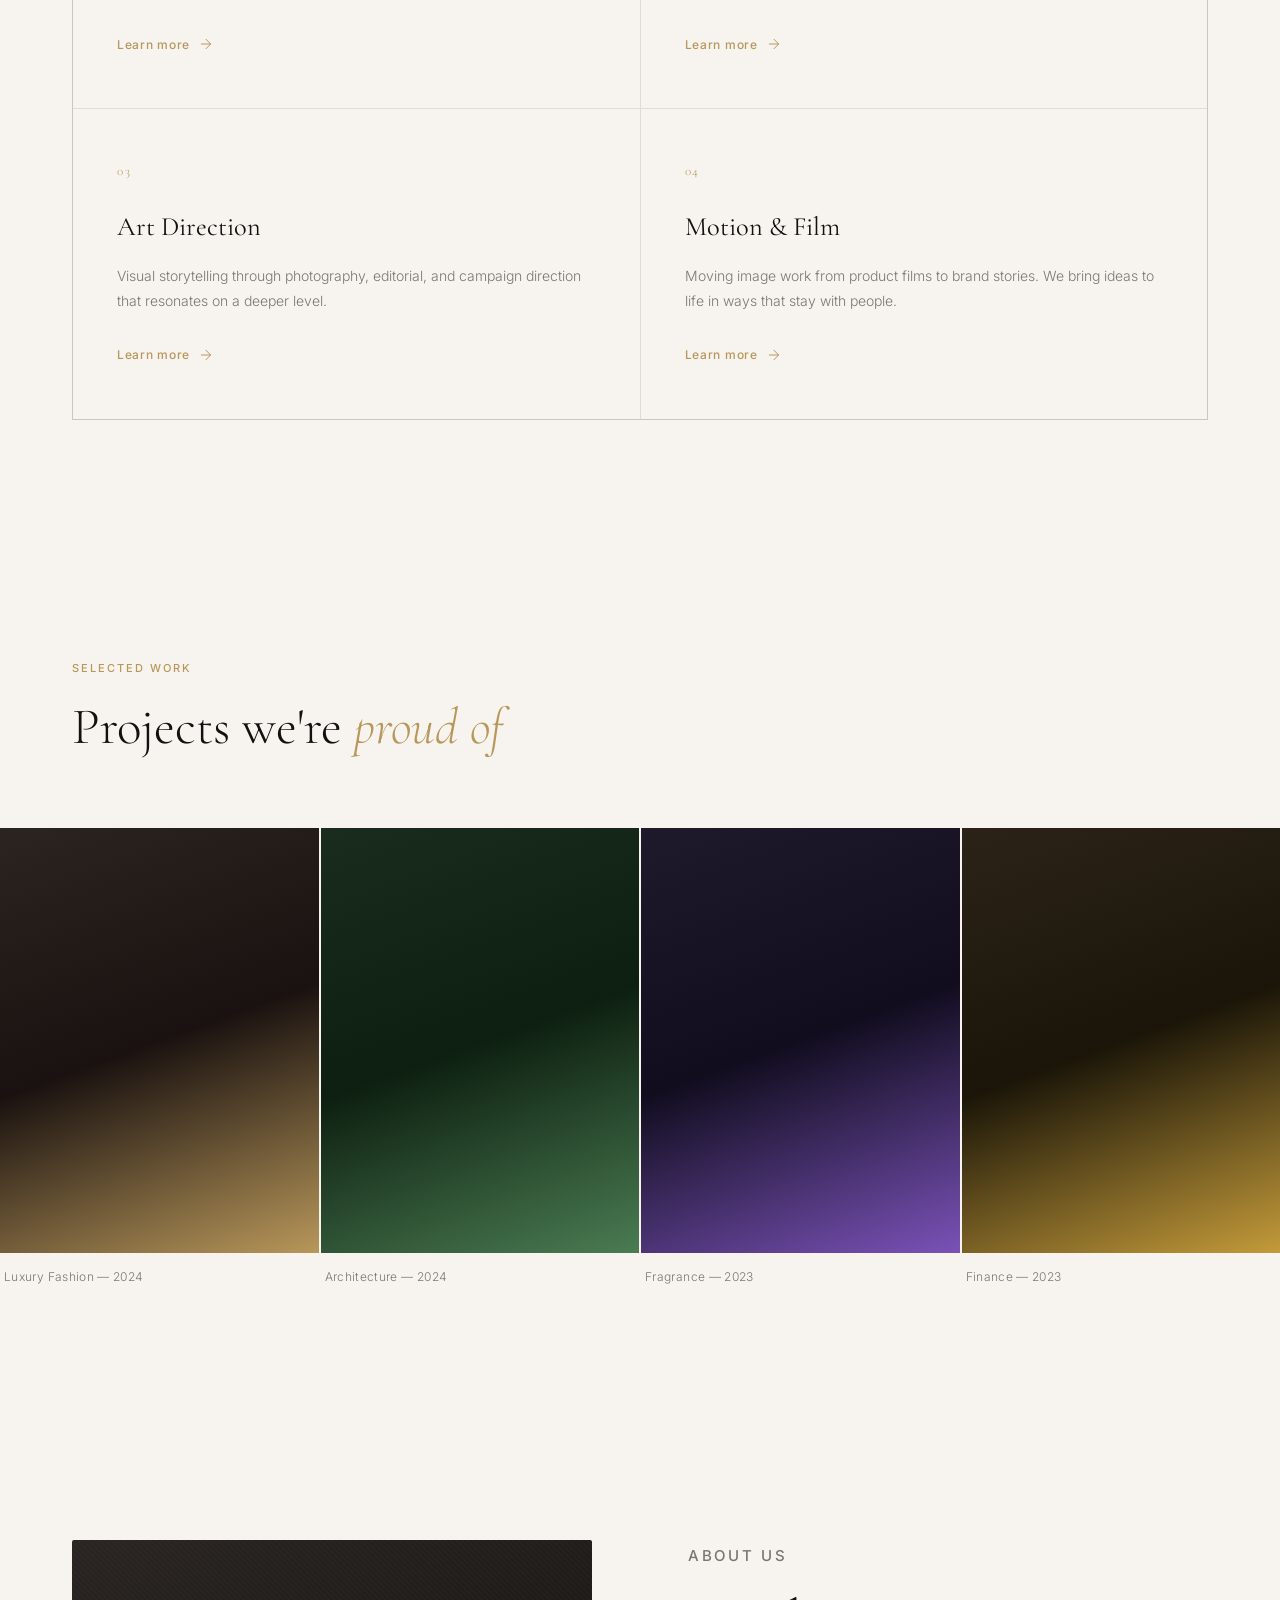
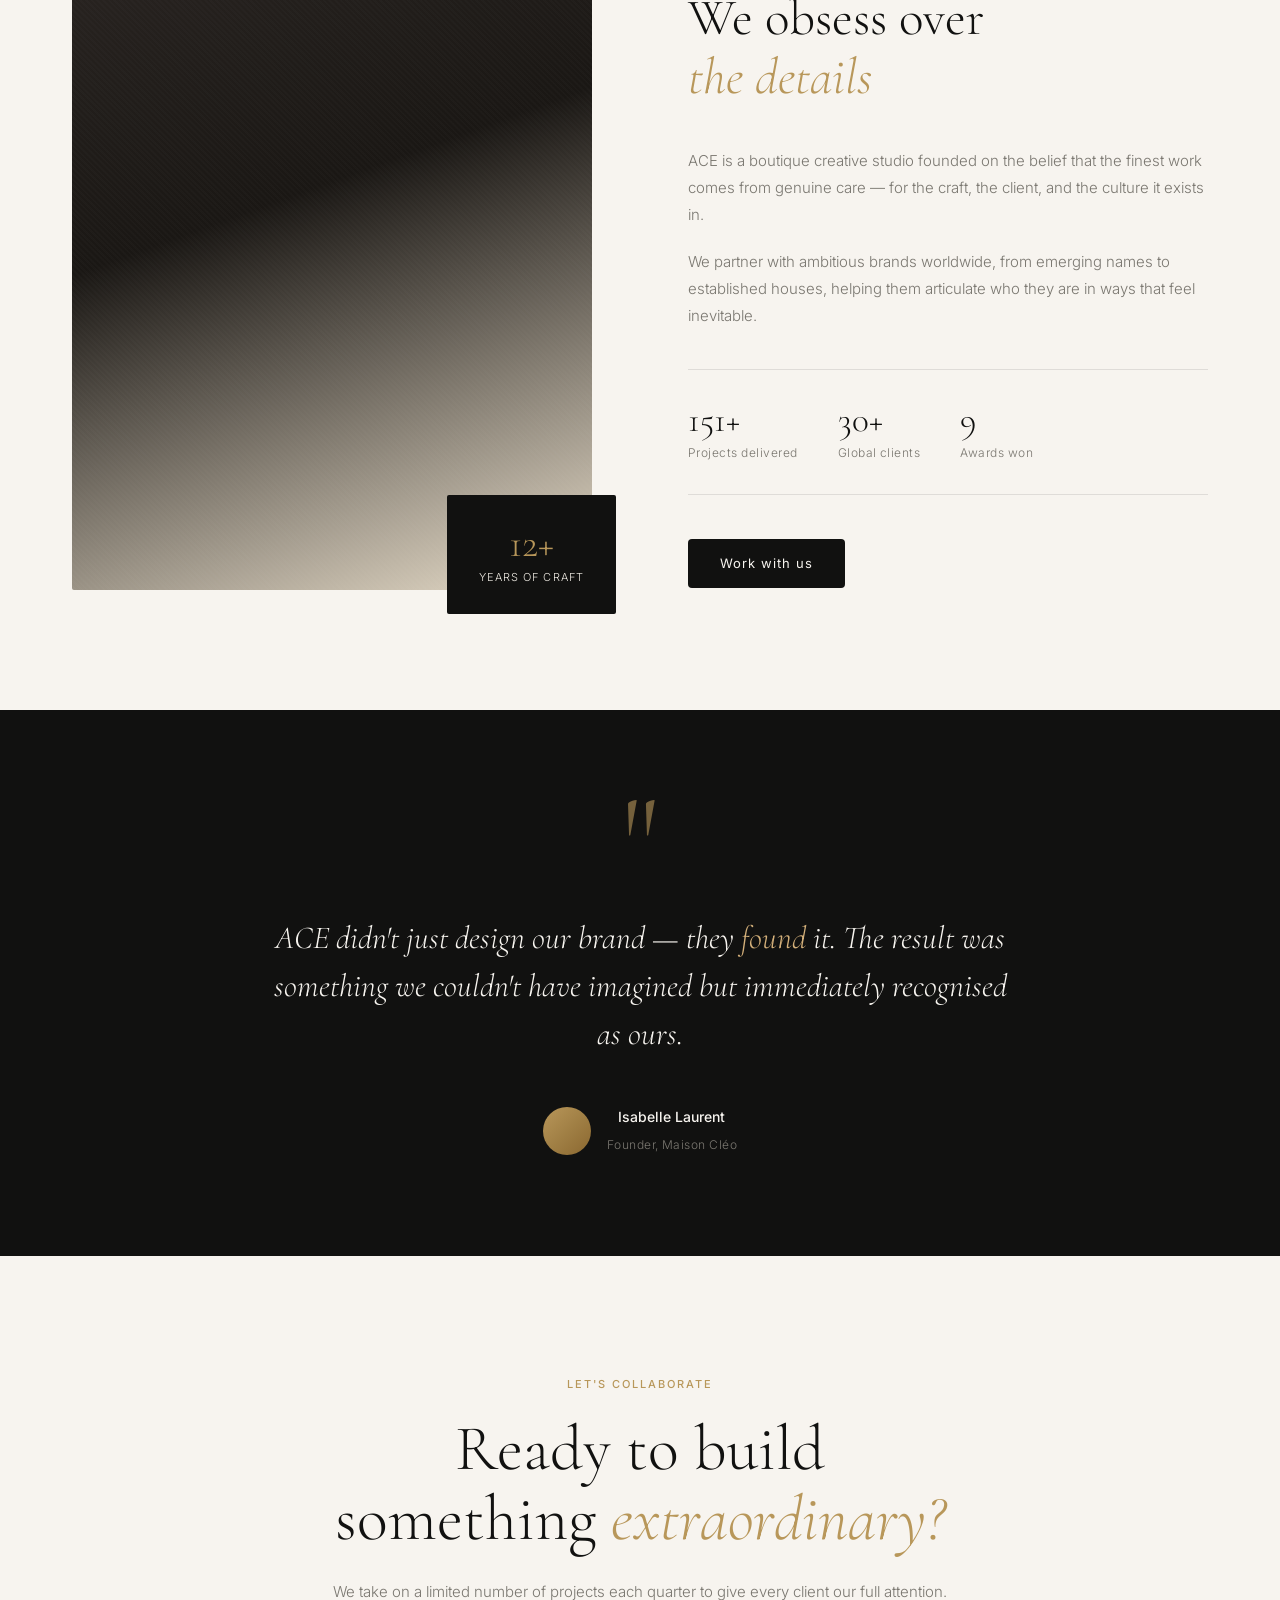
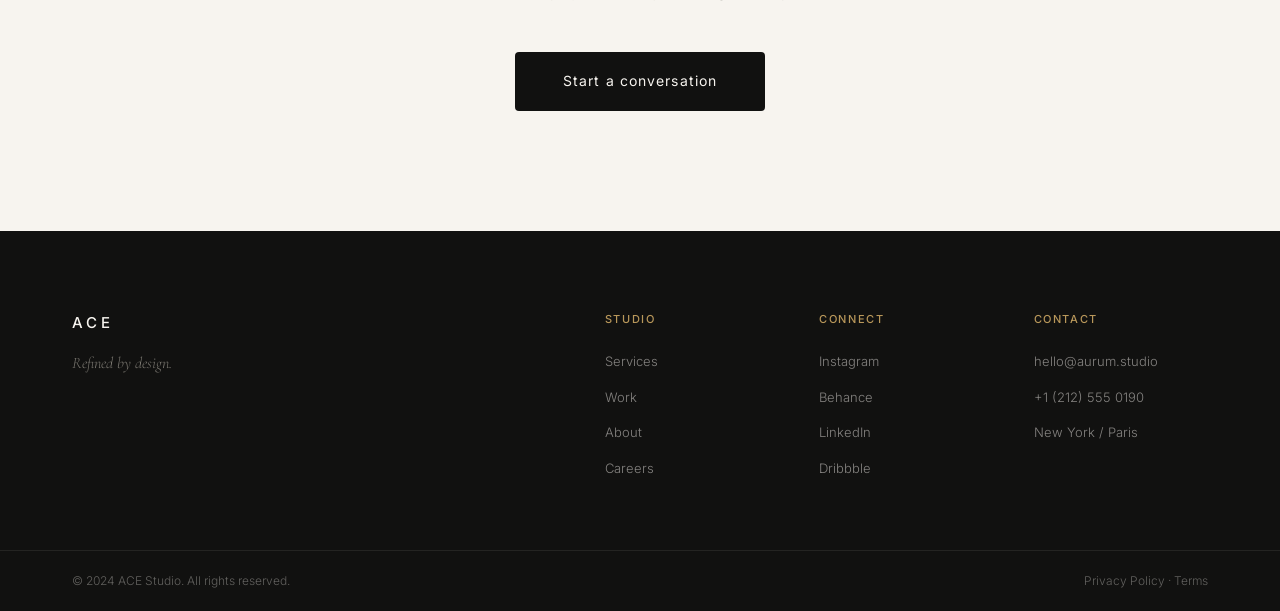
==== commit f3ce7123: "fix quote style" ====
--- a/index.html
+++ b/index.html
@@ -10,10 +10,11 @@
   <link rel="stylesheet" href="styles.css" />
 </head>
 </body><div style="text-align:center; margin-top: 100px;">
-    <p style="font-family: 'Times New Roman', serif; font-size: 34px; letter-spacing: 2px;">
-  “Believe you can  
-  and you’re  
+    <p style="font-family: 'Times New Roman', serif; font-size: 28px; letter-spacing: 2px; line-height: 1.8;">
+  “Believe you can
+  and you’re
   halfway there.”
+</p>
 </p>
     </p>
   </div>
